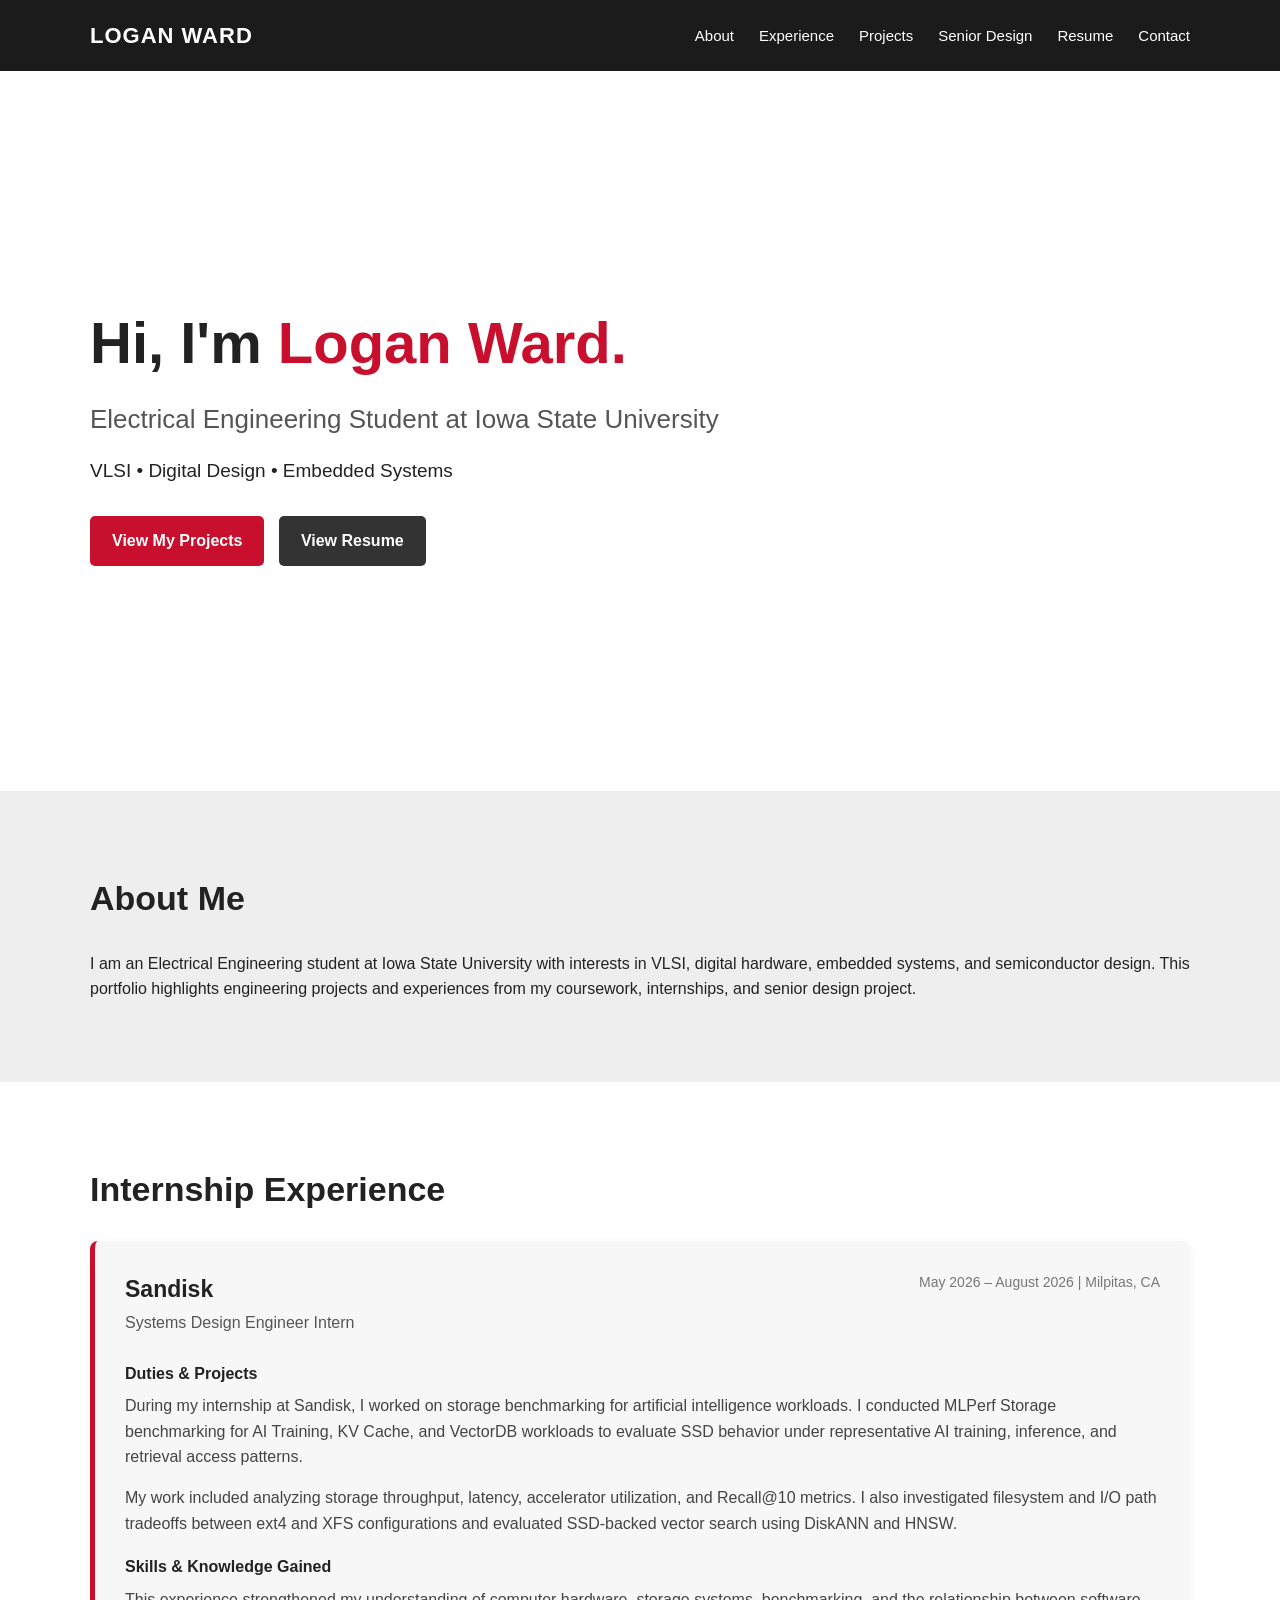
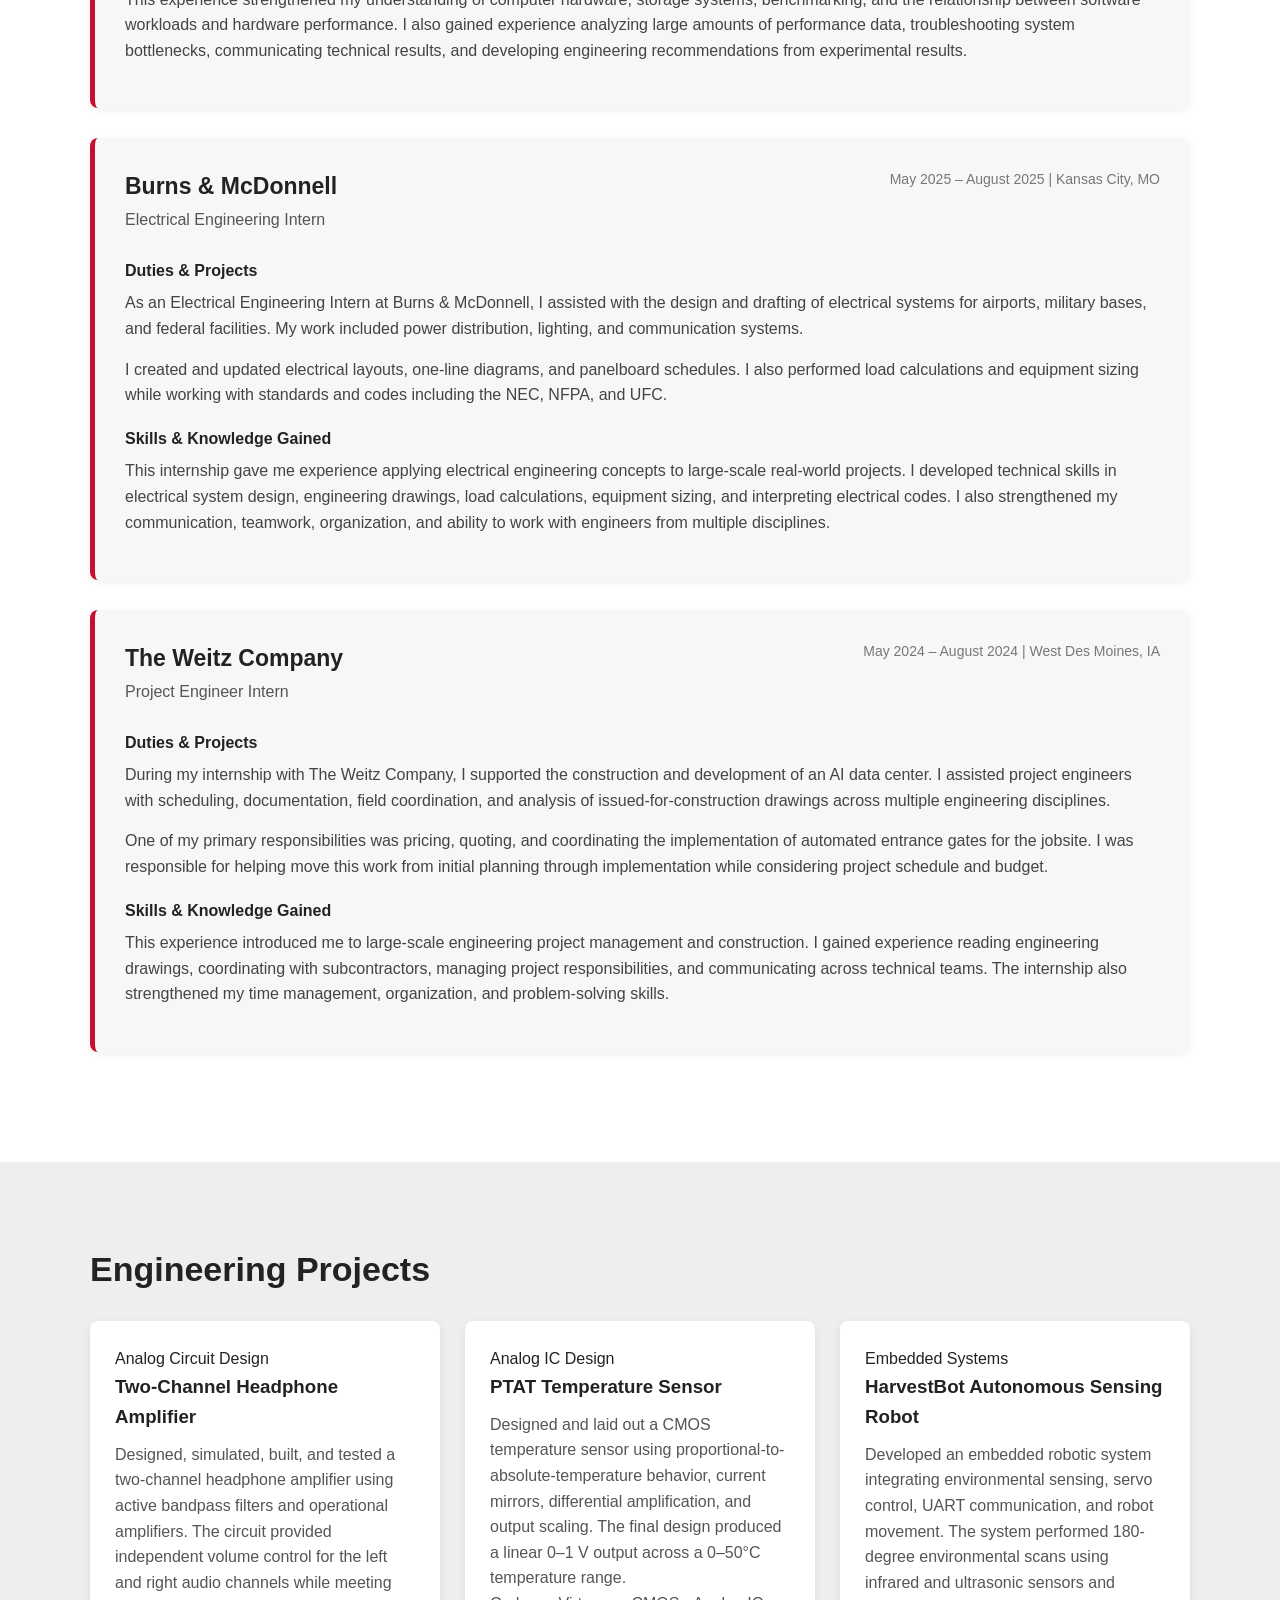
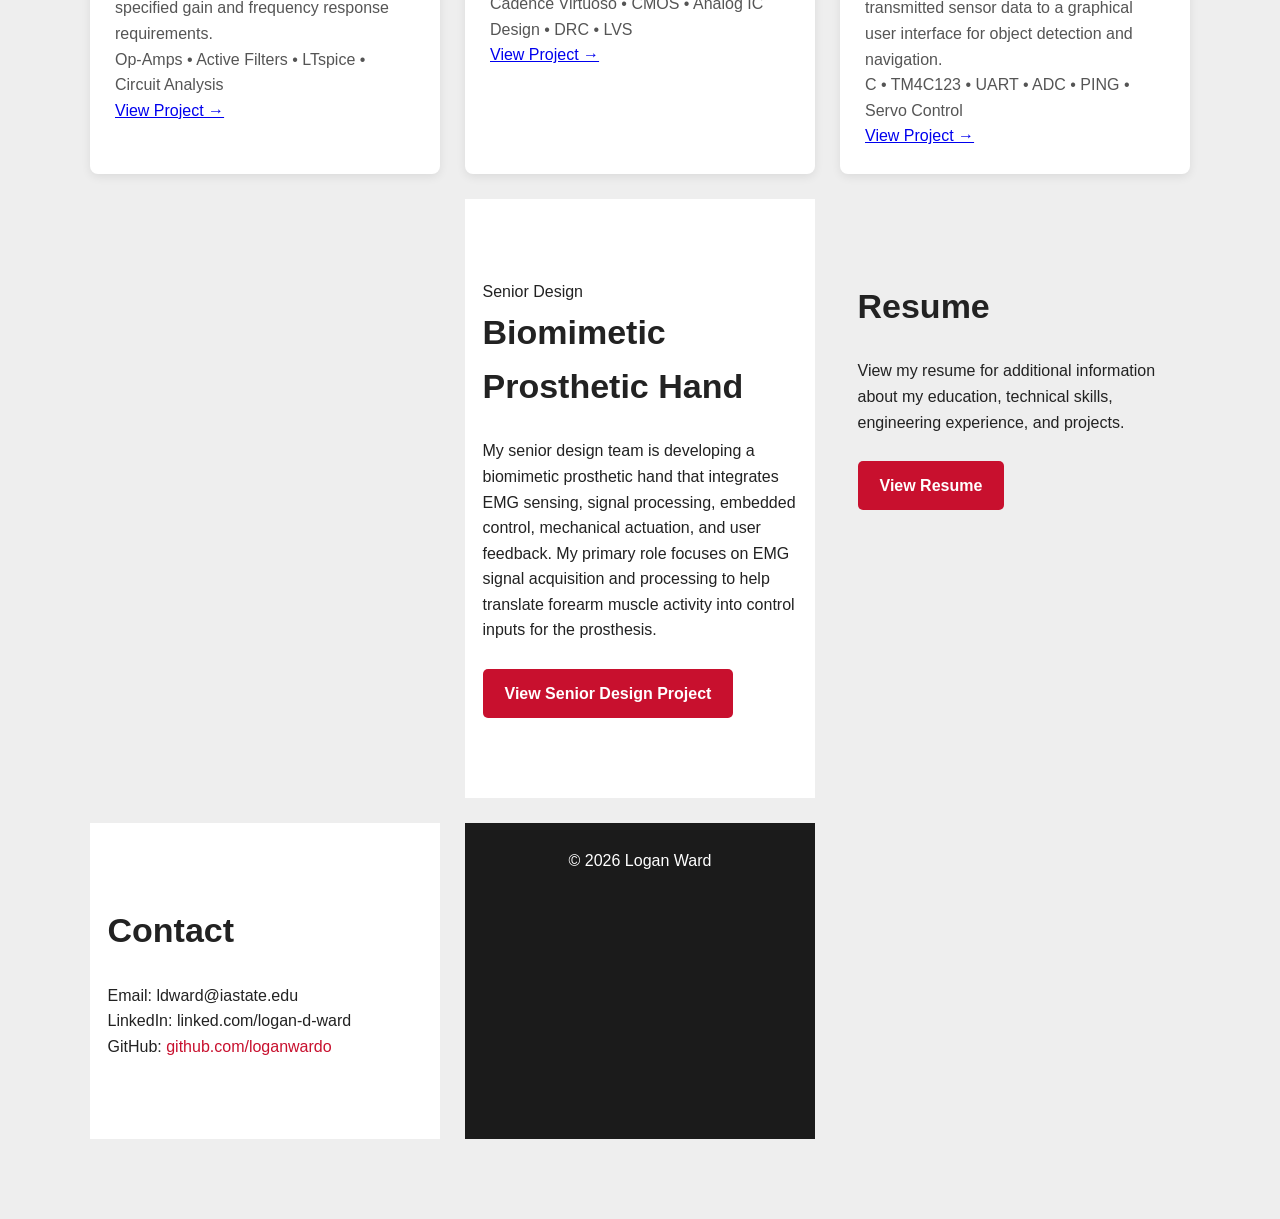
==== index.html @ 65400b7e "Update index.html" ====
<!DOCTYPE html>

<html lang="en">

<head>

    <meta charset="UTF-8">

    <meta name="viewport" content="width=device-width, initial-scale=1.0">

    <title>Logan Ward | Electrical Engineering</title>

    <link rel="stylesheet" href="style.css">

</head>

<body>


<!-- Navigation -->

<nav>

    <div class="container nav-container">

        <div class="logo">LOGAN WARD</div>

        <ul class="nav-links">

            <li><a href="#about">About</a></li>

            <li><a href="#experience">Experience</a></li>

            <li><a href="#projects">Projects</a></li>

            <li><a href="#senior-design">Senior Design</a></li>

            <li><a href="#resume">Resume</a></li>

            <li><a href="#contact">Contact</a></li>

        </ul>

    </div>

</nav>



<!-- Hero -->

<section class="hero">

    <div class="container">

        <h1>Hi, I'm <span class="highlight">Logan Ward.</span></h1>

        <h2>Electrical Engineering Student at Iowa State University</h2>

        <p>
            VLSI • Digital Design • Embedded Systems
        </p>

        <a href="#projects" class="button">View My Projects</a>

        <a href="#resume" class="button button-secondary">View Resume</a>

    </div>

</section>



<!-- About -->

<section id="about" class="section-gray">

    <div class="container">

        <h2>About Me</h2>

        <p>
            I am an Electrical Engineering student at Iowa State University
            with interests in VLSI, digital hardware, embedded systems, and
            semiconductor design. This portfolio highlights engineering
            projects and experiences from my coursework, internships, and
            senior design project.
        </p>

    </div>

</section>



<!-- Experience -->

<section id="experience" class="section-light">

    <div class="container">

        <h2>Internship Experience</h2>


        <!-- Sandisk -->
        <div class="experience-card">

            <div class="experience-header">
                <div>
                    <h3>Sandisk</h3>
                    <h4>Systems Design Engineer Intern</h4>
                </div>

                <span class="experience-date">
                    May 2026 – August 2026 | Milpitas, CA
                </span>
            </div>

            <h4>Duties & Projects</h4>

            <p>
                During my internship at Sandisk, I worked on storage
                benchmarking for artificial intelligence workloads. I
                conducted MLPerf Storage benchmarking for AI Training,
                KV Cache, and VectorDB workloads to evaluate SSD behavior
                under representative AI training, inference, and retrieval
                access patterns.
            </p>

            <p>
                My work included analyzing storage throughput, latency,
                accelerator utilization, and Recall@10 metrics. I also
                investigated filesystem and I/O path tradeoffs between
                ext4 and XFS configurations and evaluated SSD-backed vector
                search using DiskANN and HNSW.
            </p>

            <h4>Skills & Knowledge Gained</h4>

            <p>
                This experience strengthened my understanding of computer
                hardware, storage systems, benchmarking, and the relationship
                between software workloads and hardware performance. I also
                gained experience analyzing large amounts of performance data,
                troubleshooting system bottlenecks, communicating technical
                results, and developing engineering recommendations from
                experimental results.
            </p>

        </div>


        <!-- Burns & McDonnell -->
        <div class="experience-card">

            <div class="experience-header">
                <div>
                    <h3>Burns & McDonnell</h3>
                    <h4>Electrical Engineering Intern</h4>
                </div>

                <span class="experience-date">
                    May 2025 – August 2025 | Kansas City, MO
                </span>
            </div>

            <h4>Duties & Projects</h4>

            <p>
                As an Electrical Engineering Intern at Burns & McDonnell,
                I assisted with the design and drafting of electrical systems
                for airports, military bases, and federal facilities. My work
                included power distribution, lighting, and communication
                systems.
            </p>

            <p>
                I created and updated electrical layouts, one-line diagrams,
                and panelboard schedules. I also performed load calculations
                and equipment sizing while working with standards and codes
                including the NEC, NFPA, and UFC.
            </p>

            <h4>Skills & Knowledge Gained</h4>

            <p>
                This internship gave me experience applying electrical
                engineering concepts to large-scale real-world projects. I
                developed technical skills in electrical system design,
                engineering drawings, load calculations, equipment sizing,
                and interpreting electrical codes. I also strengthened my
                communication, teamwork, organization, and ability to work
                with engineers from multiple disciplines.
            </p>

        </div>


        <!-- Weitz -->
        <div class="experience-card">

            <div class="experience-header">
                <div>
                    <h3>The Weitz Company</h3>
                    <h4>Project Engineer Intern</h4>
                </div>

                <span class="experience-date">
                    May 2024 – August 2024 | West Des Moines, IA
                </span>
            </div>

            <h4>Duties & Projects</h4>

            <p>
                During my internship with The Weitz Company, I supported
                the construction and development of an AI data center. I
                assisted project engineers with scheduling, documentation,
                field coordination, and analysis of issued-for-construction
                drawings across multiple engineering disciplines.
            </p>

            <p>
                One of my primary responsibilities was pricing, quoting,
                and coordinating the implementation of automated entrance
                gates for the jobsite. I was responsible for helping move
                this work from initial planning through implementation while
                considering project schedule and budget.
            </p>

            <h4>Skills & Knowledge Gained</h4>

            <p>
                This experience introduced me to large-scale engineering
                project management and construction. I gained experience
                reading engineering drawings, coordinating with
                subcontractors, managing project responsibilities, and
                communicating across technical teams. The internship also
                strengthened my time management, organization, and
                problem-solving skills.
            </p>

        </div>

    </div>

</section>

<!-- Projects -->

<section id="projects" class="section-gray">

    <div class="container">

        <h2>Engineering Projects</h2>

        <div class="project-grid">


            <!-- Headphone Amplifier -->
<div class="project-card">

    <div class="project-tag">Analog Circuit Design</div>

    <h3>Two-Channel Headphone Amplifier</h3>

    <p>
        Designed, simulated, built, and tested a two-channel
        headphone amplifier using active bandpass filters and
        operational amplifiers. The circuit provided independent
        volume control for the left and right audio channels while
        meeting specified gain and frequency response requirements.
    </p>

    <p class="project-tools">
        Op-Amps • Active Filters • LTspice • Circuit Analysis
    </p>

    <a href="projects/headphone-amplifier.html" class="project-link">
        View Project →
    </a>

</div>


           <!-- PTAT Temperature Sensor -->
<div class="project-card">

    <div class="project-tag">Analog IC Design</div>

    <h3>PTAT Temperature Sensor</h3>

    <p>
        Designed and laid out a CMOS temperature sensor using
        proportional-to-absolute-temperature behavior, current mirrors,
        differential amplification, and output scaling. The final design
        produced a linear 0–1 V output across a 0–50°C temperature range.
    </p>

    <p class="project-tools">
        Cadence Virtuoso • CMOS • Analog IC Design • DRC • LVS
    </p>

    <a href="projects/temperature-sensor.html" class="project-link">
        View Project →
    </a>

</div>


            <!-- HarvestBot -->
<div class="project-card">

    <div class="project-tag">Embedded Systems</div>

    <h3>HarvestBot Autonomous Sensing Robot</h3>

    <p>
        Developed an embedded robotic system integrating environmental
        sensing, servo control, UART communication, and robot movement.
        The system performed 180-degree environmental scans using infrared
        and ultrasonic sensors and transmitted sensor data to a graphical
        user interface for object detection and navigation.
    </p>

    <p class="project-tools">
        C • TM4C123 • UART • ADC • PING • Servo Control
    </p>

    <a href="projects/embedded.html" class="project-link">
        View Project →
    </a>

</div>

<section></section>

<!-- Senior Design -->

<!-- Senior Design -->

<section id="senior-design" class="section-light">

    <div class="container">

        <div class="project-tag">Senior Design</div>

        <h2>Biomimetic Prosthetic Hand</h2>

        <p>
            My senior design team is developing a biomimetic prosthetic hand
            that integrates EMG sensing, signal processing, embedded control,
            mechanical actuation, and user feedback. My primary role focuses
            on EMG signal acquisition and processing to help translate
            forearm muscle activity into control inputs for the prosthesis.
        </p>

        <br>

        <a href="senior-design.html" class="button">
            View Senior Design Project
        </a>

    </div>

</section>



<!-- Resume -->

<section id="resume" class="section-gray">

    <div class="container">

        <h2>Resume</h2>

        <p>
            View my resume for additional information about my education,
            technical skills, engineering experience, and projects.
        </p>

        <br>

        <a href="resume.pdf" class="button" target="_blank">
            View Resume
        </a>

    </div>

</section>



<!-- Contact -->

<section id="contact" class="section-light">

    <div class="container contact">

        <h2>Contact</h2>

        <p>
            Email: ldward@iastate.edu
        </p>

        <p>
            LinkedIn: linked.com/logan-d-ward
        </p>

        <p>
            GitHub:
            <a href="https://github.com/loganwardo" target="_blank">
                github.com/loganwardo
            </a>
        </p>

    </div>

</section>



<!-- Footer -->

<footer>

    <p>© 2026 Logan Ward</p>

</footer>


</body>

</html>
---- style.css ----
/* ---------- General ---------- */

* {
    margin: 0;
    padding: 0;
    box-sizing: border-box;
}

html {
    scroll-behavior: smooth;
}

body {
    font-family: Arial, Helvetica, sans-serif;
    background-color: #f7f7f7;
    color: #222;
    line-height: 1.6;
}

.container {
    width: 90%;
    max-width: 1100px;
    margin: auto;
}


/* ---------- Navigation ---------- */

nav {
    background-color: #1b1b1b;
    color: white;
    padding: 18px 0;
    position: sticky;
    top: 0;
    z-index: 1000;
}

.nav-container {
    display: flex;
    justify-content: space-between;
    align-items: center;
}

.logo {
    font-size: 22px;
    font-weight: bold;
    letter-spacing: 1px;
}

.nav-links {
    list-style: none;
    display: flex;
    gap: 25px;
}

.nav-links a {
    color: white;
    text-decoration: none;
    font-size: 15px;
}

.nav-links a:hover {
    color: #c8102e;
}


/* ---------- Hero ---------- */

.hero {
    min-height: 80vh;
    display: flex;
    align-items: center;
    background-color: white;
}

.hero h1 {
    font-size: 58px;
    margin-bottom: 10px;
}

.hero h2 {
    font-size: 26px;
    font-weight: normal;
    color: #555;
    margin-bottom: 15px;
}

.hero p {
    font-size: 19px;
    margin-bottom: 30px;
}

.highlight {
    color: #c8102e;
}

.button {
    display: inline-block;
    padding: 12px 22px;
    margin-right: 10px;
    background-color: #c8102e;
    color: white;
    text-decoration: none;
    border-radius: 5px;
    font-weight: bold;
}

.button:hover {
    background-color: #9b0b23;
}

.button-secondary {
    background-color: #333;
}

.button-secondary:hover {
    background-color: #111;
}


/* ---------- Sections ---------- */

section {
    padding: 80px 0;
}

section h2 {
    font-size: 34px;
    margin-bottom: 25px;
}

.section-light {
    background-color: white;
}

.section-gray {
    background-color: #eeeeee;
}


/* ---------- Projects ---------- */

.project-grid {
    display: grid;
    grid-template-columns: repeat(auto-fit, minmax(280px, 1fr));
    gap: 25px;
}

.project-card {
    background-color: white;
    padding: 25px;
    border-radius: 8px;
    box-shadow: 0 3px 10px rgba(0,0,0,0.08);
}

.project-card h3 {
    margin-bottom: 10px;
}

.project-card p {
    color: #555;
}



/* ---------- Experience ---------- */

.experience-card {
    background-color: #f7f7f7;
    padding: 30px;
    margin-bottom: 30px;
    border-radius: 8px;
    border-left: 5px solid #c8102e;
    box-shadow: 0 3px 10px rgba(0,0,0,0.06);
}

.experience-header {
    display: flex;
    justify-content: space-between;
    align-items: flex-start;
    gap: 20px;
    margin-bottom: 25px;
}

.experience-card h3 {
    font-size: 23px;
    margin-bottom: 2px;
}

.experience-card h4 {
    margin-top: 18px;
    margin-bottom: 7px;
}

.experience-header h4 {
    margin: 0;
    color: #555;
    font-weight: normal;
}

.experience-card p {
    margin-bottom: 15px;
    color: #444;
}

.experience-date {
    color: #777;
    font-size: 14px;
    text-align: right;
    white-space: nowrap;
}

@media (max-width: 700px) {

    .experience-header {
        flex-direction: column;
        gap: 5px;
    }

    .experience-date {
        text-align: left;
        white-space: normal;
    }
}

/* ---------- Contact ---------- */

.contact a {
    color: #c8102e;
    text-decoration: none;
}

.contact a:hover {
    text-decoration: underline;
}


/* ---------- Footer ---------- */

footer {
    background-color: #1b1b1b;
    color: white;
    text-align: center;
    padding: 25px;
}


/* ---------- Mobile ---------- */

@media (max-width: 700px) {

    .nav-container {
        flex-direction: column;
        gap: 10px;
    }

    .nav-links {
        gap: 12px;
        flex-wrap: wrap;
        justify-content: center;
    }

    .hero h1 {
        font-size: 42px;
    }

    .hero h2 {
        font-size: 21px;
    }
}

/* ---------- Individual Project Pages ---------- */

.project-hero {
    background-color: #1b1b1b;
    color: white;
    padding: 70px 0;
}

.project-hero h1 {
    font-size: 45px;
    margin: 10px 0;
}

.project-hero .project-tools {
    color: #cccccc !important;
}

.project-subtitle {
    font-size: 20px;
    color: #cccccc;
    margin-bottom: 10px;
}

.back-link {
    display: inline-block;
    color: #cccccc;
    text-decoration: none;
    margin-bottom: 30px;
}

.back-link:hover {
    color: white;
}

.project-page {
    background-color: white;
}

.project-content {
    max-width: 850px;
}

.project-content h2 {
    margin-top: 45px;
    margin-bottom: 15px;
    font-size: 27px;
    border-bottom: 2px solid #c8102e;
    padding-bottom: 8px;
}

.project-content h2:first-child {
    margin-top: 0;
}

.project-content p {
    margin-bottom: 18px;
}

.project-content ul {
    margin-left: 25px;
    margin-bottom: 25px;
}

.project-content li {
    margin-bottom: 7px;
}


/* Results Table */

.results-table {
    overflow-x: auto;
    margin: 25px 0 30px 0;
}

.results-table table {
    width: 100%;
    border-collapse: collapse;
}

.results-table th,
.results-table td {
    padding: 14px;
    text-align: left;
    border-bottom: 1px solid #ddd;
}

.results-table th {
    background-color: #1b1b1b;
    color: white;
}

.results-table tr:hover {
    background-color: #f5f5f5;
}


/* Project Page Mobile */

@media (max-width: 700px) {

    .project-hero h1 {
        font-size: 34px;
    }

}
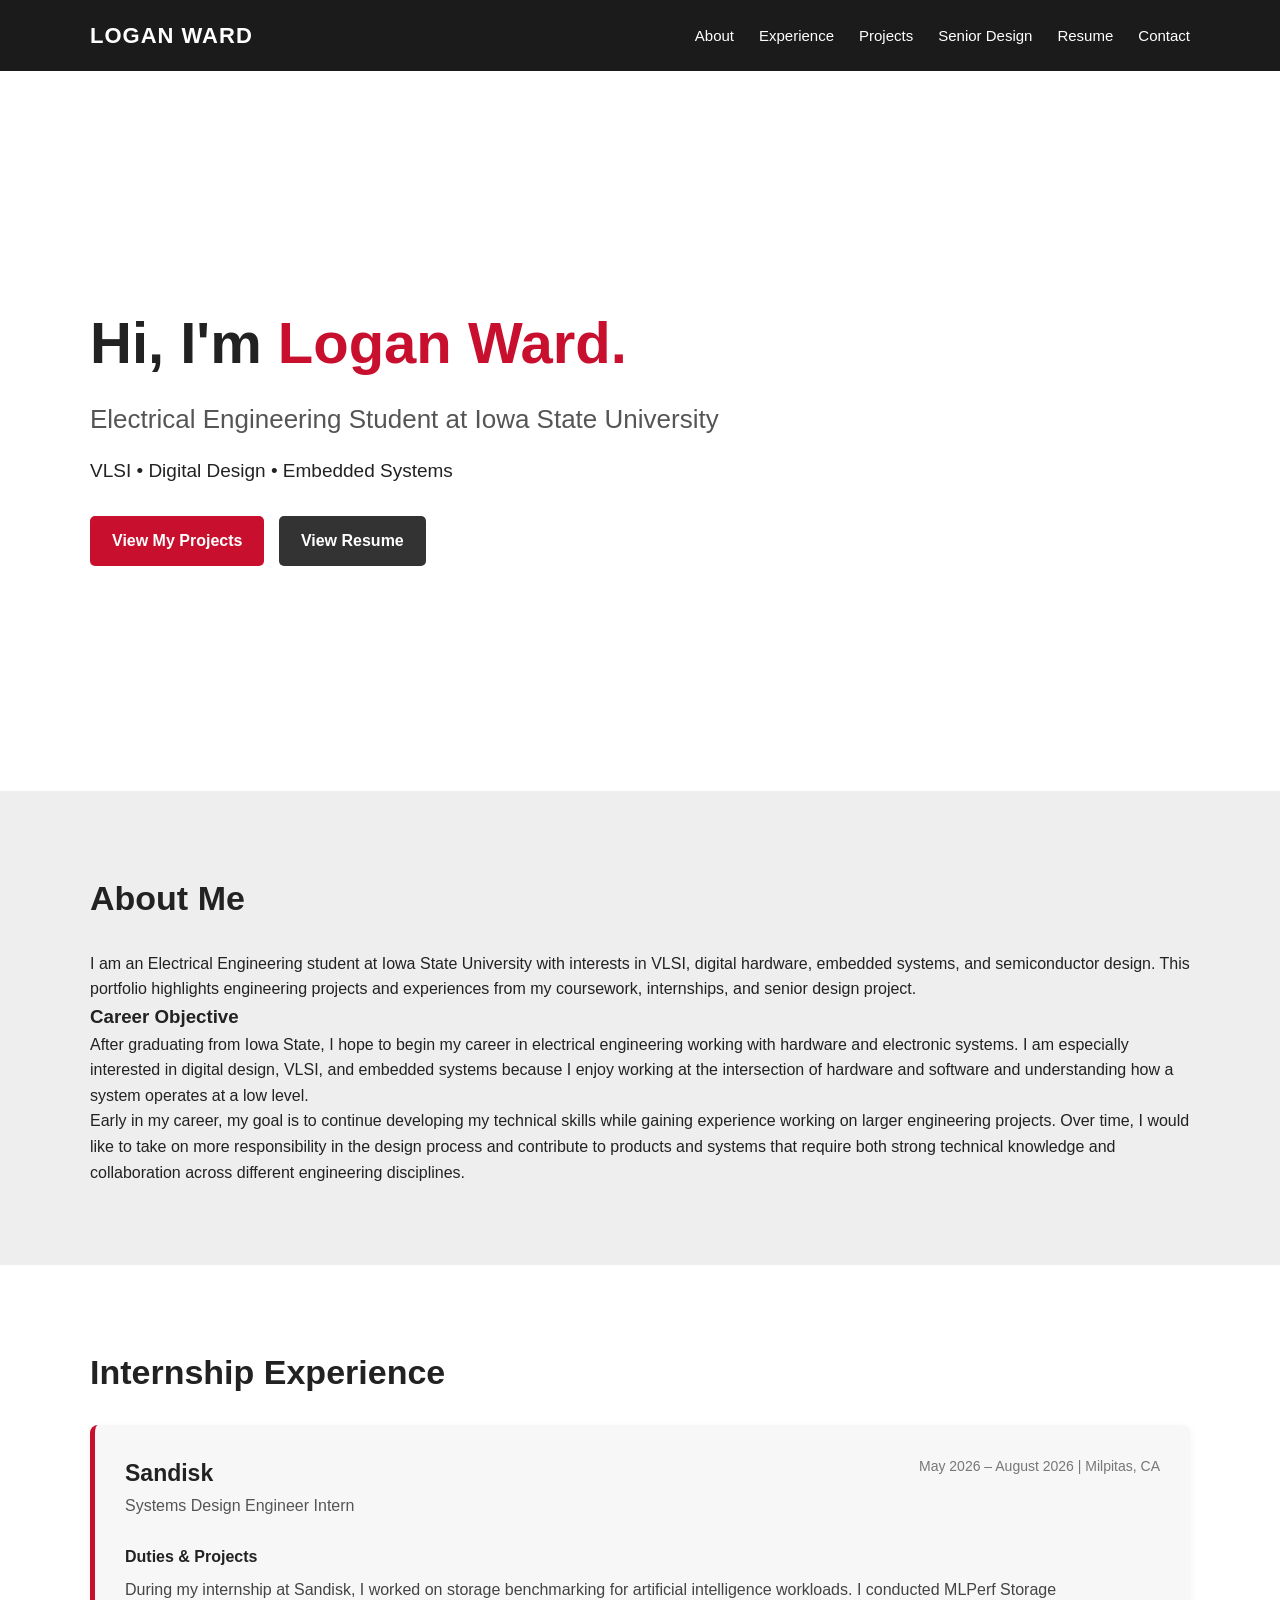
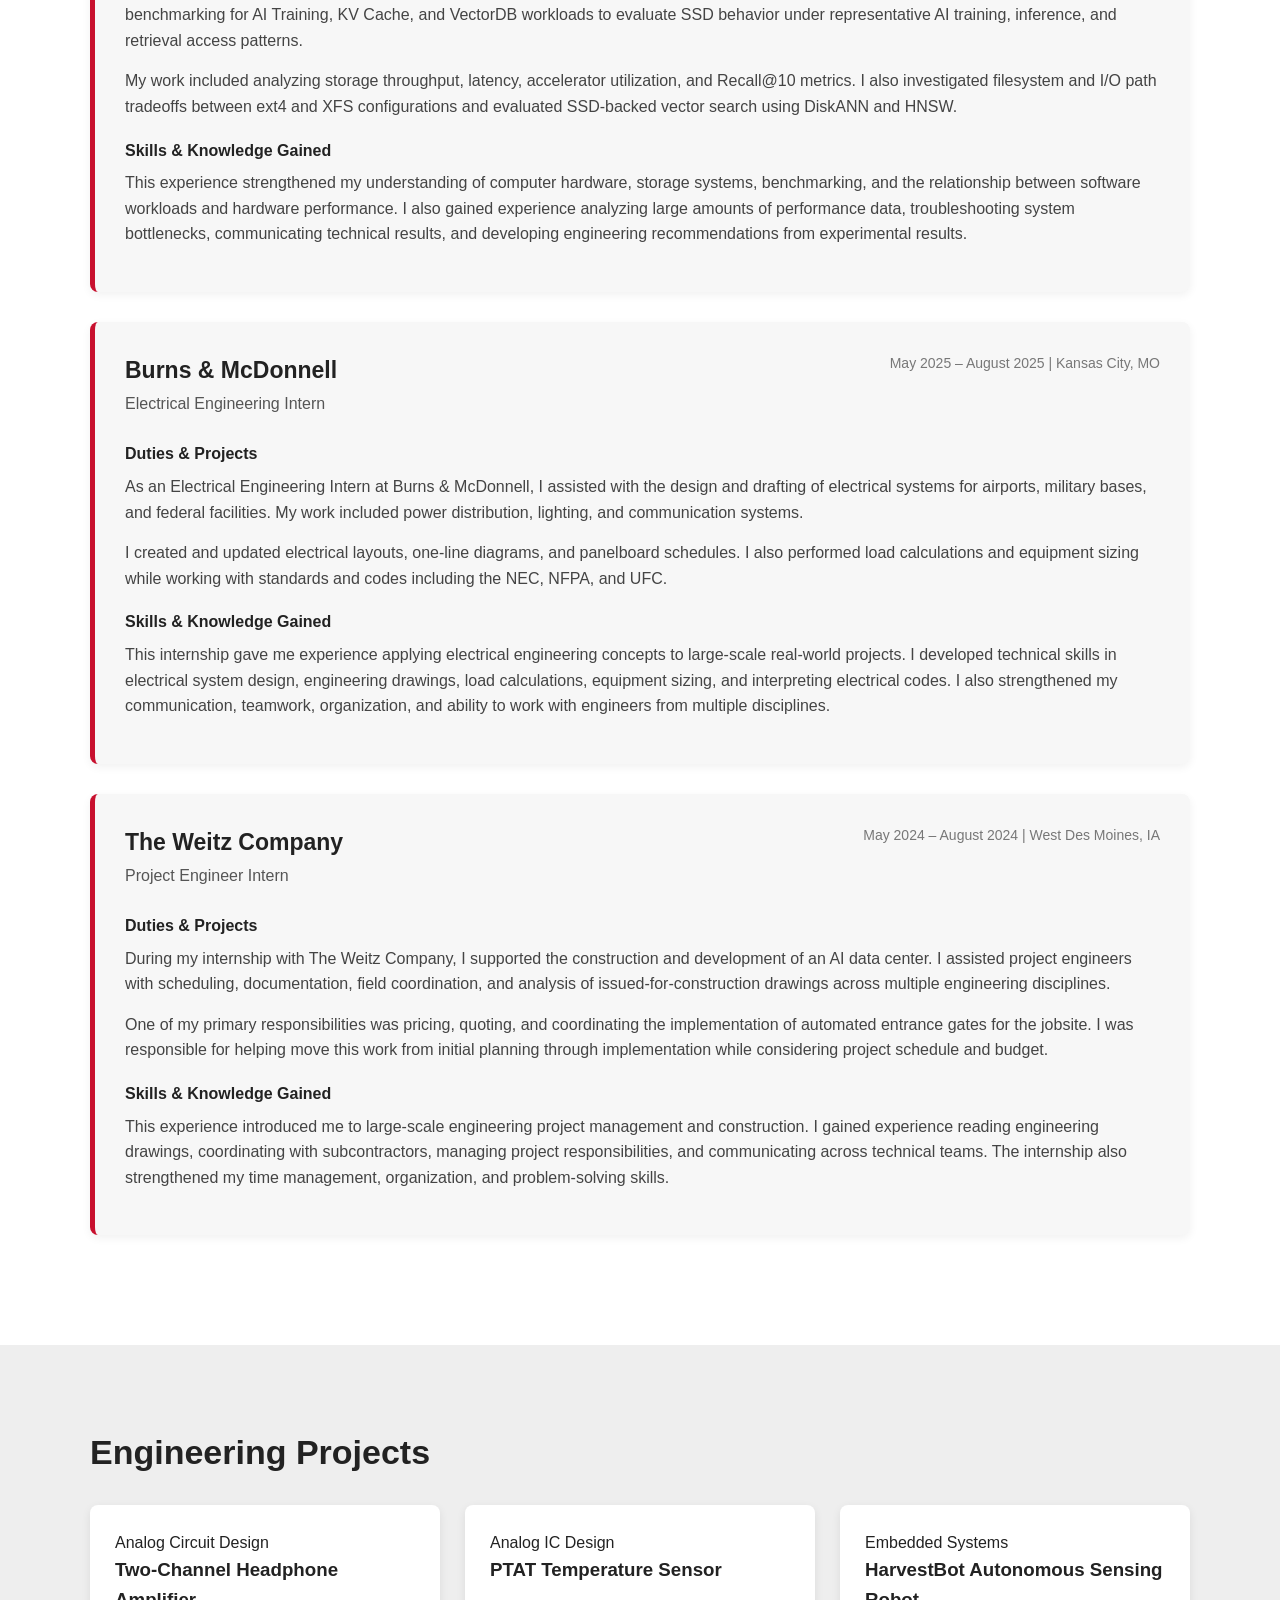
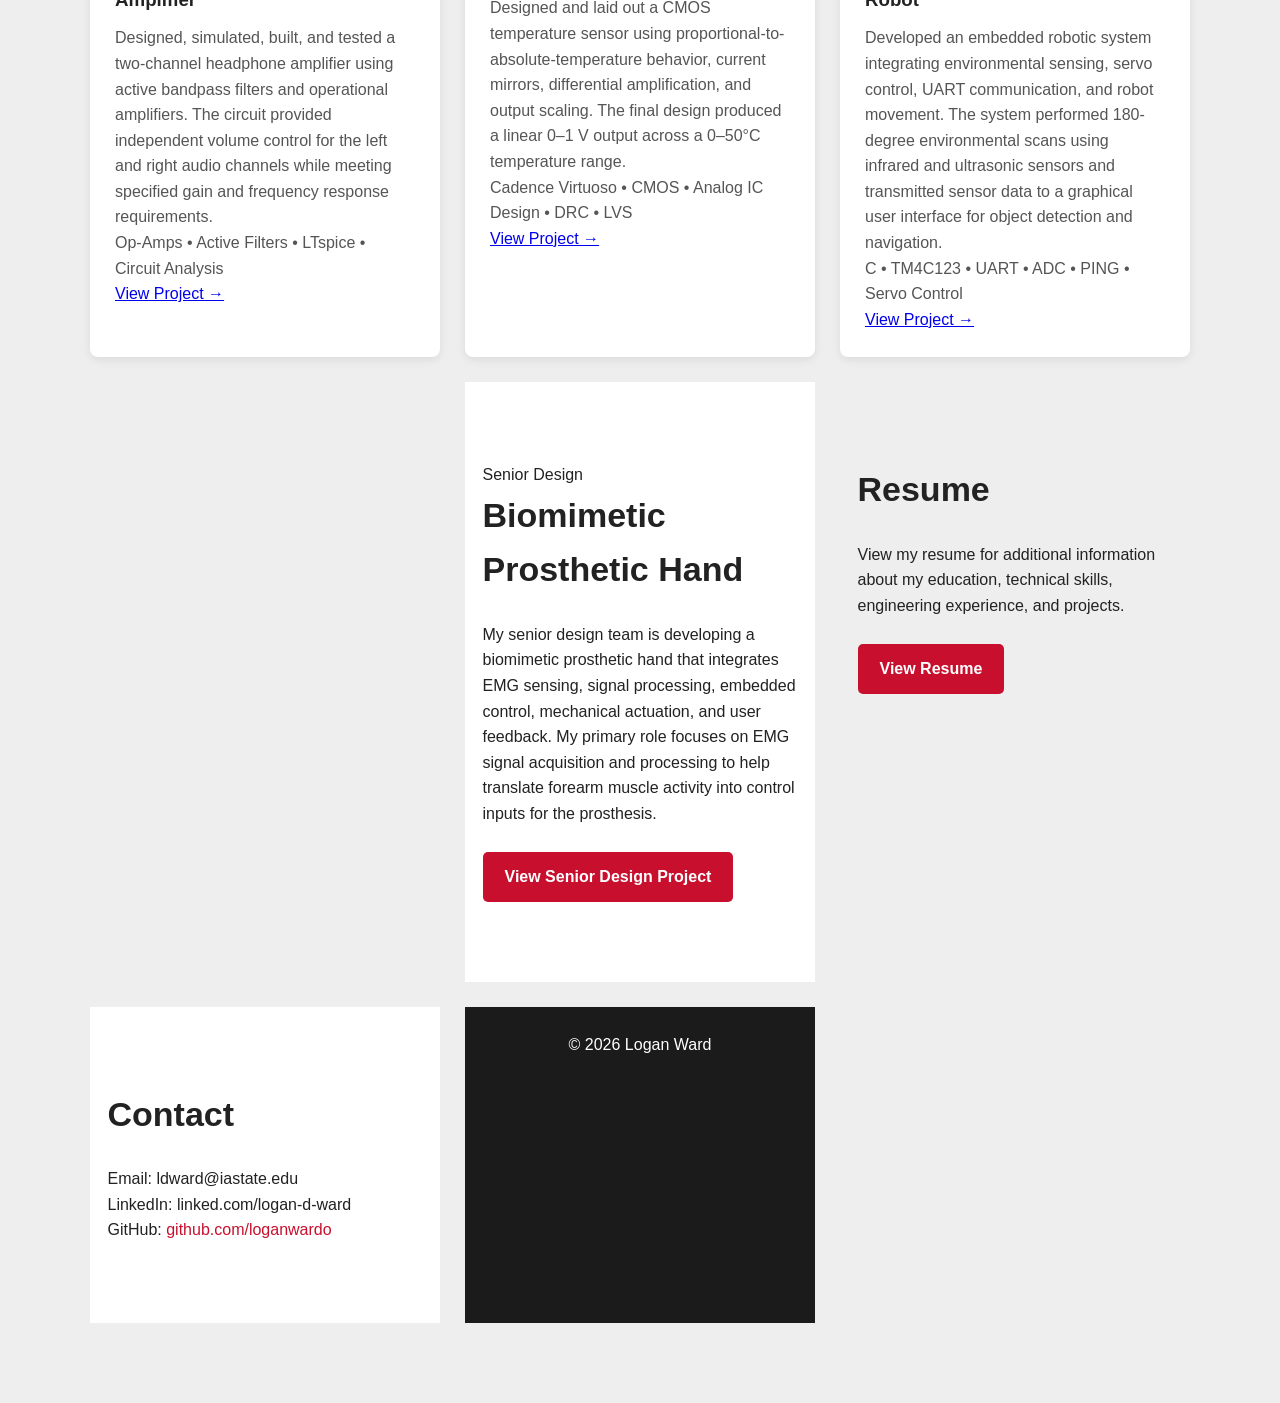
==== commit bf6b078d: "Update index.html" ====
--- a/index.html
+++ b/index.html
@@ -88,9 +88,30 @@
             senior design project.
         </p>
 
-    </div>
-
-</section>
+        <h3>Career Objective</h3>
+
+        <p>
+            After graduating from Iowa State, I hope to begin my career in electrical
+            engineering working with hardware and electronic systems. I am especially
+            interested in digital design, VLSI, and embedded systems because I enjoy
+            working at the intersection of hardware and software and understanding how
+            a system operates at a low level.
+        </p>
+
+        <p>
+            Early in my career, my goal is to continue developing my technical skills
+            while gaining experience working on larger engineering projects. Over
+            time, I would like to take on more responsibility in the design process
+            and contribute to products and systems that require both strong technical
+            knowledge and collaboration across different engineering disciplines.
+        </p>
+
+    </div>
+
+</section>
+
+
+
 
 
 
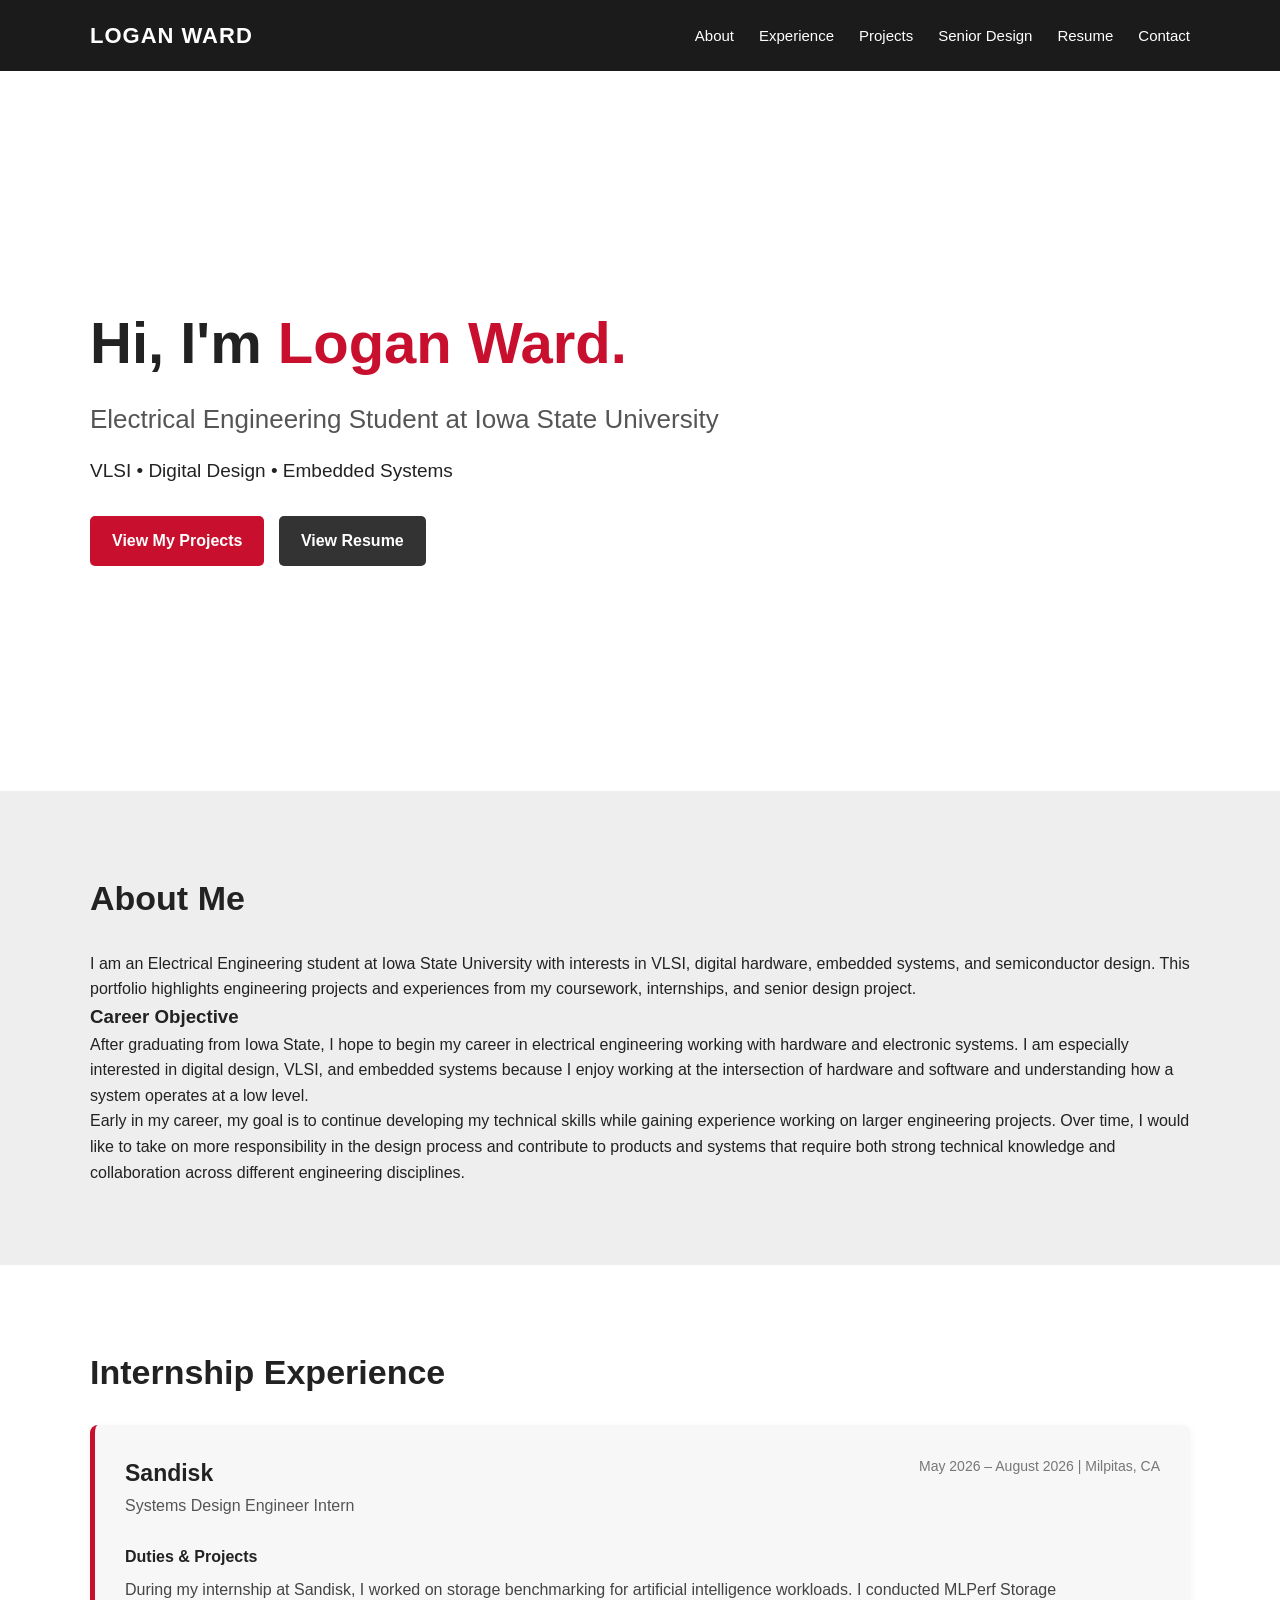
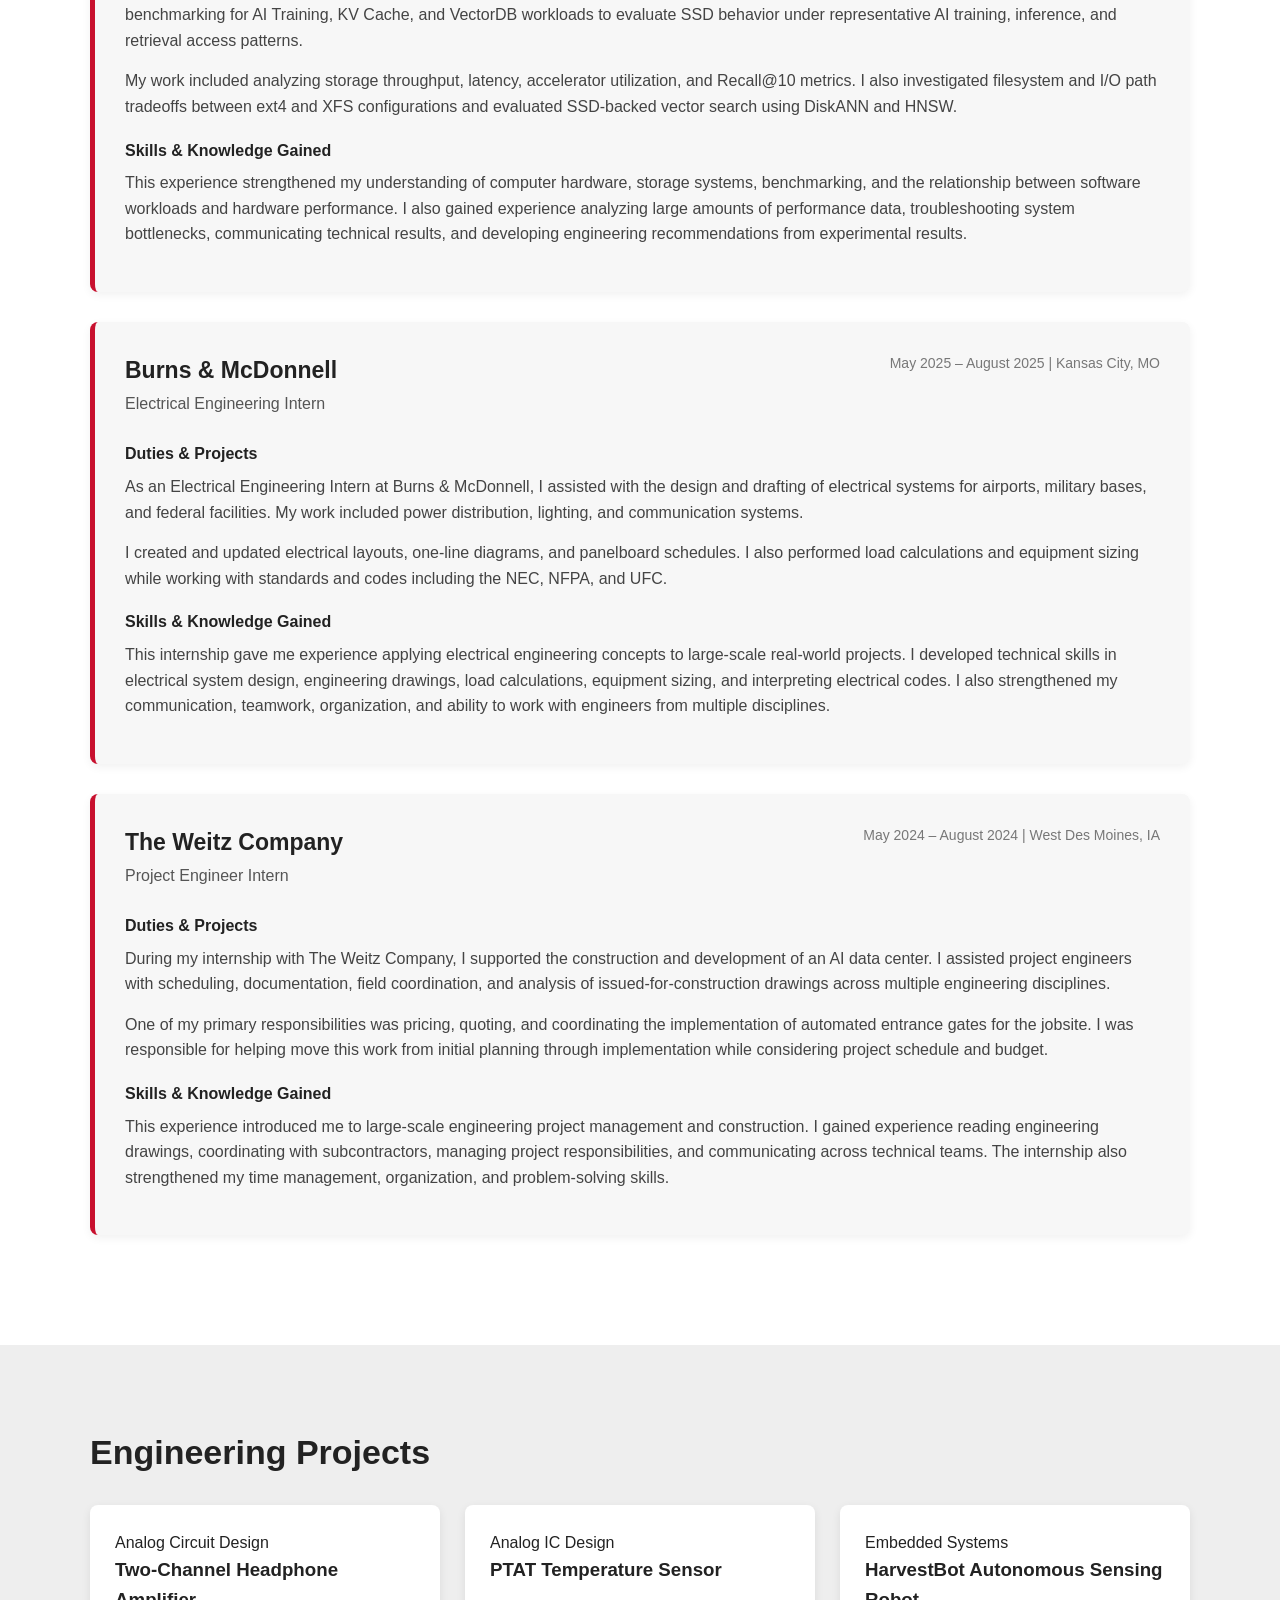
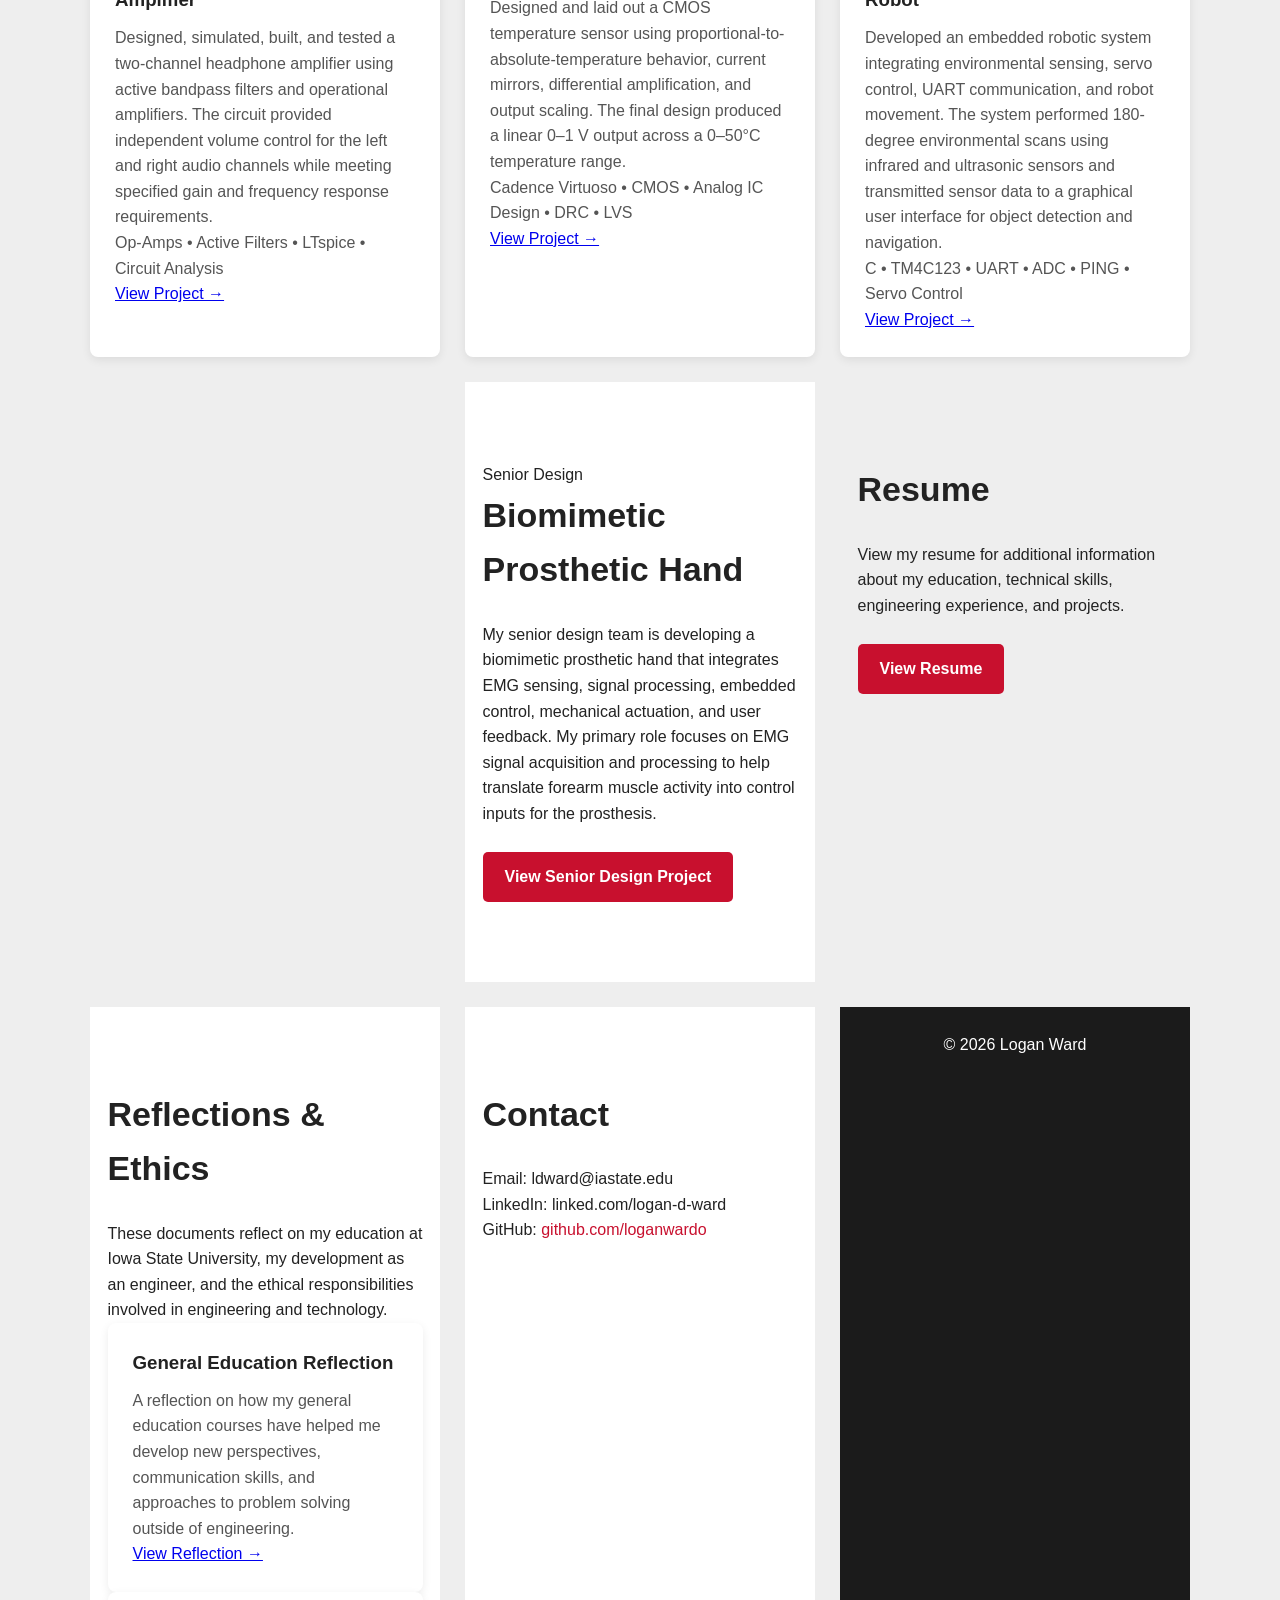
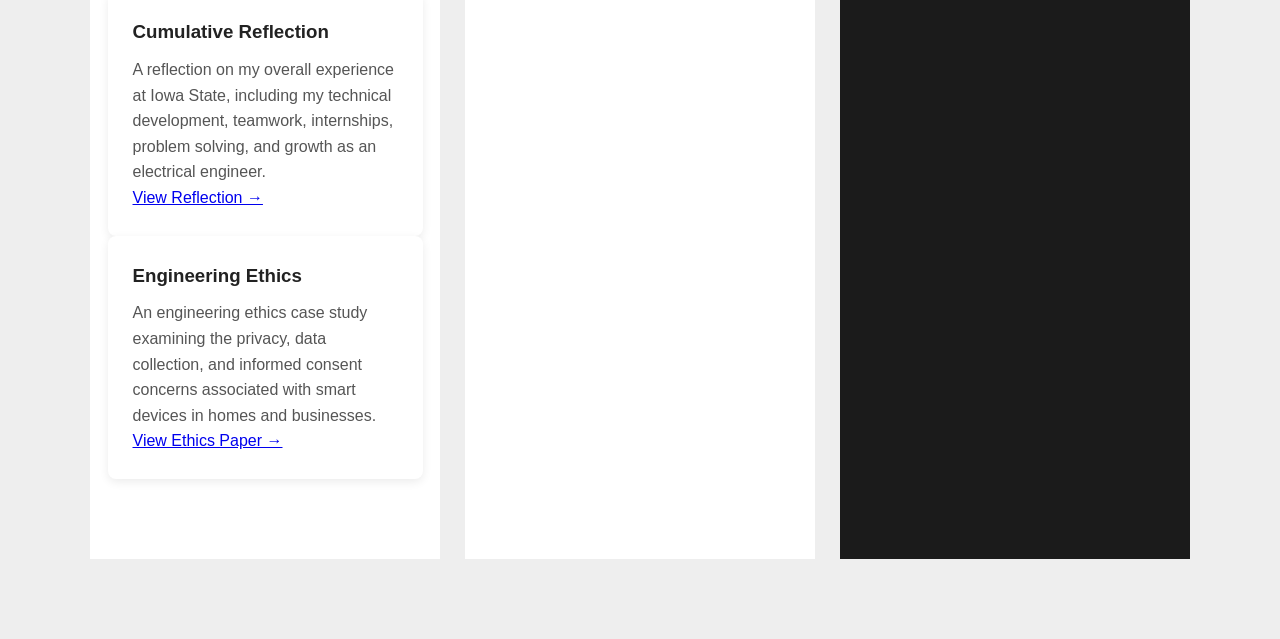
==== commit 040e760a: "Update index.html" ====
--- a/index.html
+++ b/index.html
@@ -413,6 +413,72 @@
 </section>
 
 
+<!-- Reflections and Ethics -->
+<section id="reflections" class="section-light">
+    <div class="container">
+
+        <h2>Reflections & Ethics</h2>
+
+        <p>
+            These documents reflect on my education at Iowa State University,
+            my development as an engineer, and the ethical responsibilities
+            involved in engineering and technology.
+        </p>
+
+        <div class="projects-grid">
+
+            <div class="project-card">
+                <h3>General Education Reflection</h3>
+
+                <p>
+                    A reflection on how my general education courses have
+                    helped me develop new perspectives, communication skills,
+                    and approaches to problem solving outside of engineering.
+                </p>
+
+                <a href="general-education-reflection.pdf"
+                   class="project-link"
+                   target="_blank">
+                    View Reflection →
+                </a>
+            </div>
+
+            <div class="project-card">
+                <h3>Cumulative Reflection</h3>
+
+                <p>
+                    A reflection on my overall experience at Iowa State,
+                    including my technical development, teamwork, internships,
+                    problem solving, and growth as an electrical engineer.
+                </p>
+
+                <a href="cumulative-reflection.pdf"
+                   class="project-link"
+                   target="_blank">
+                    View Reflection →
+                </a>
+            </div>
+
+            <div class="project-card">
+                <h3>Engineering Ethics</h3>
+
+                <p>
+                    An engineering ethics case study examining the privacy,
+                    data collection, and informed consent concerns associated
+                    with smart devices in homes and businesses.
+                </p>
+
+                <a href="ethics-case-study.pdf"
+                   class="project-link"
+                   target="_blank">
+                    View Ethics Paper →
+                </a>
+            </div>
+
+        </div>
+
+    </div>
+</section>
 
 <!-- Contact -->
 
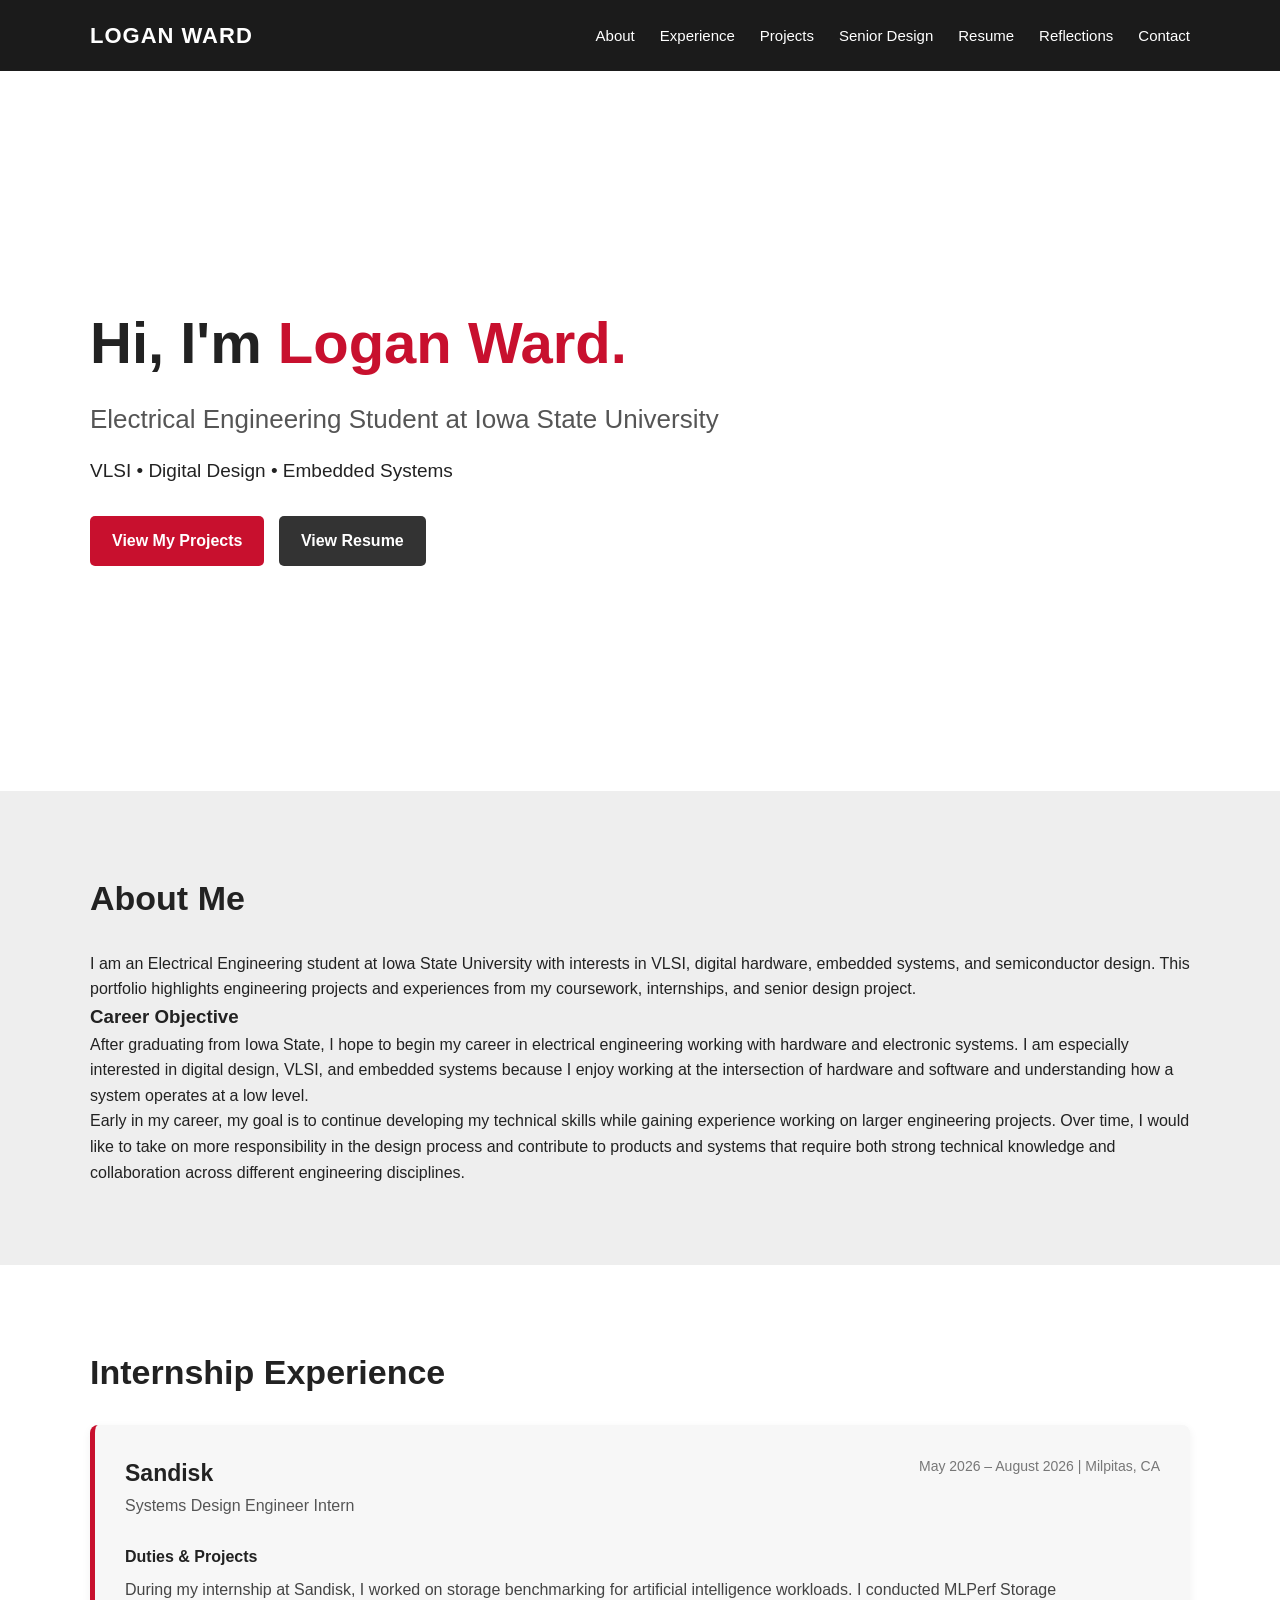
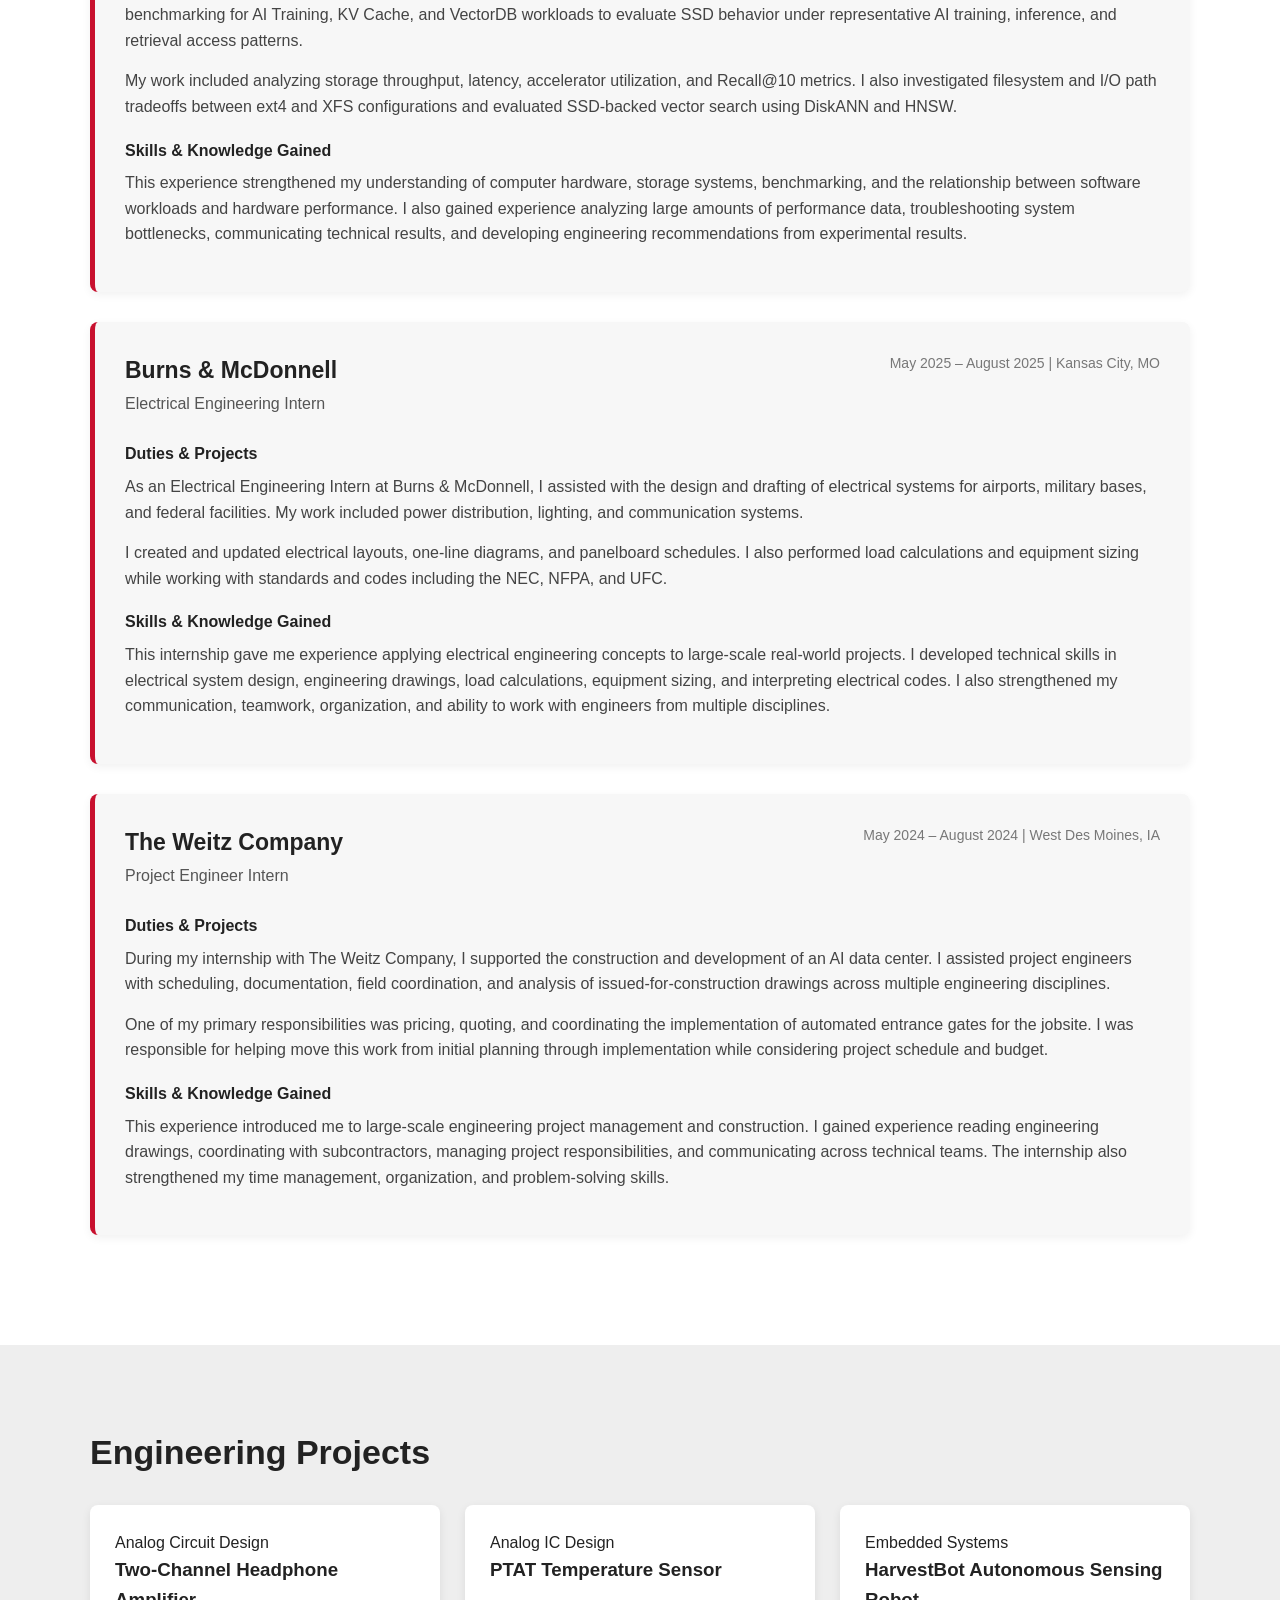
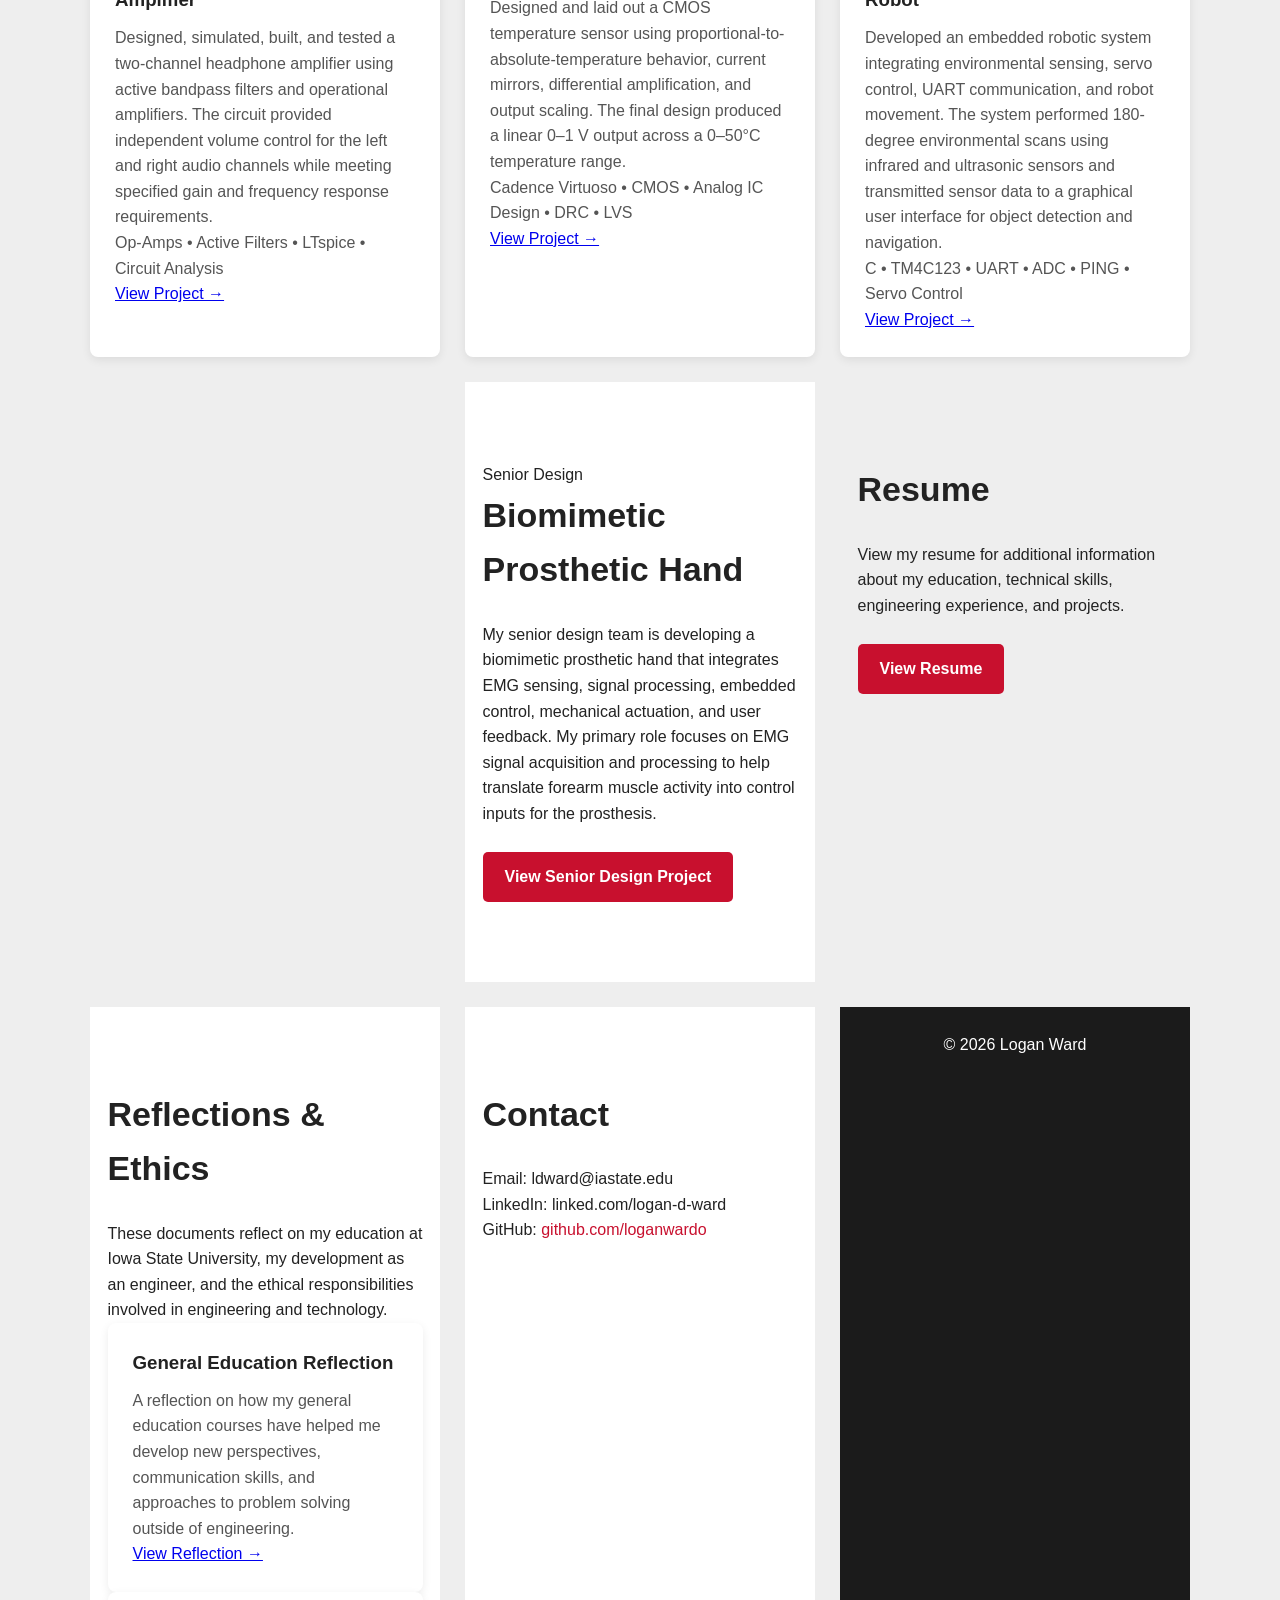
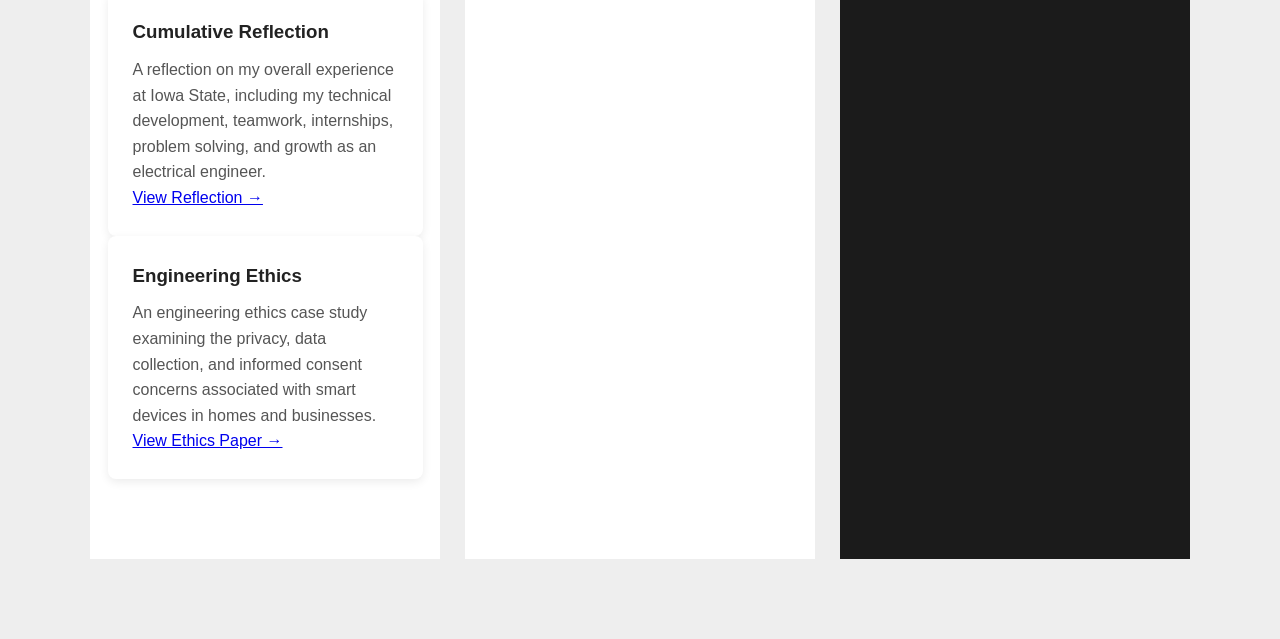
==== commit 0340d1be: "Update index.html" ====
--- a/index.html
+++ b/index.html
@@ -37,6 +37,8 @@
             <li><a href="#senior-design">Senior Design</a></li>
 
             <li><a href="#resume">Resume</a></li>
+            
+            <li><a href="#reflections">Reflections</a>
 
             <li><a href="#contact">Contact</a></li>
 
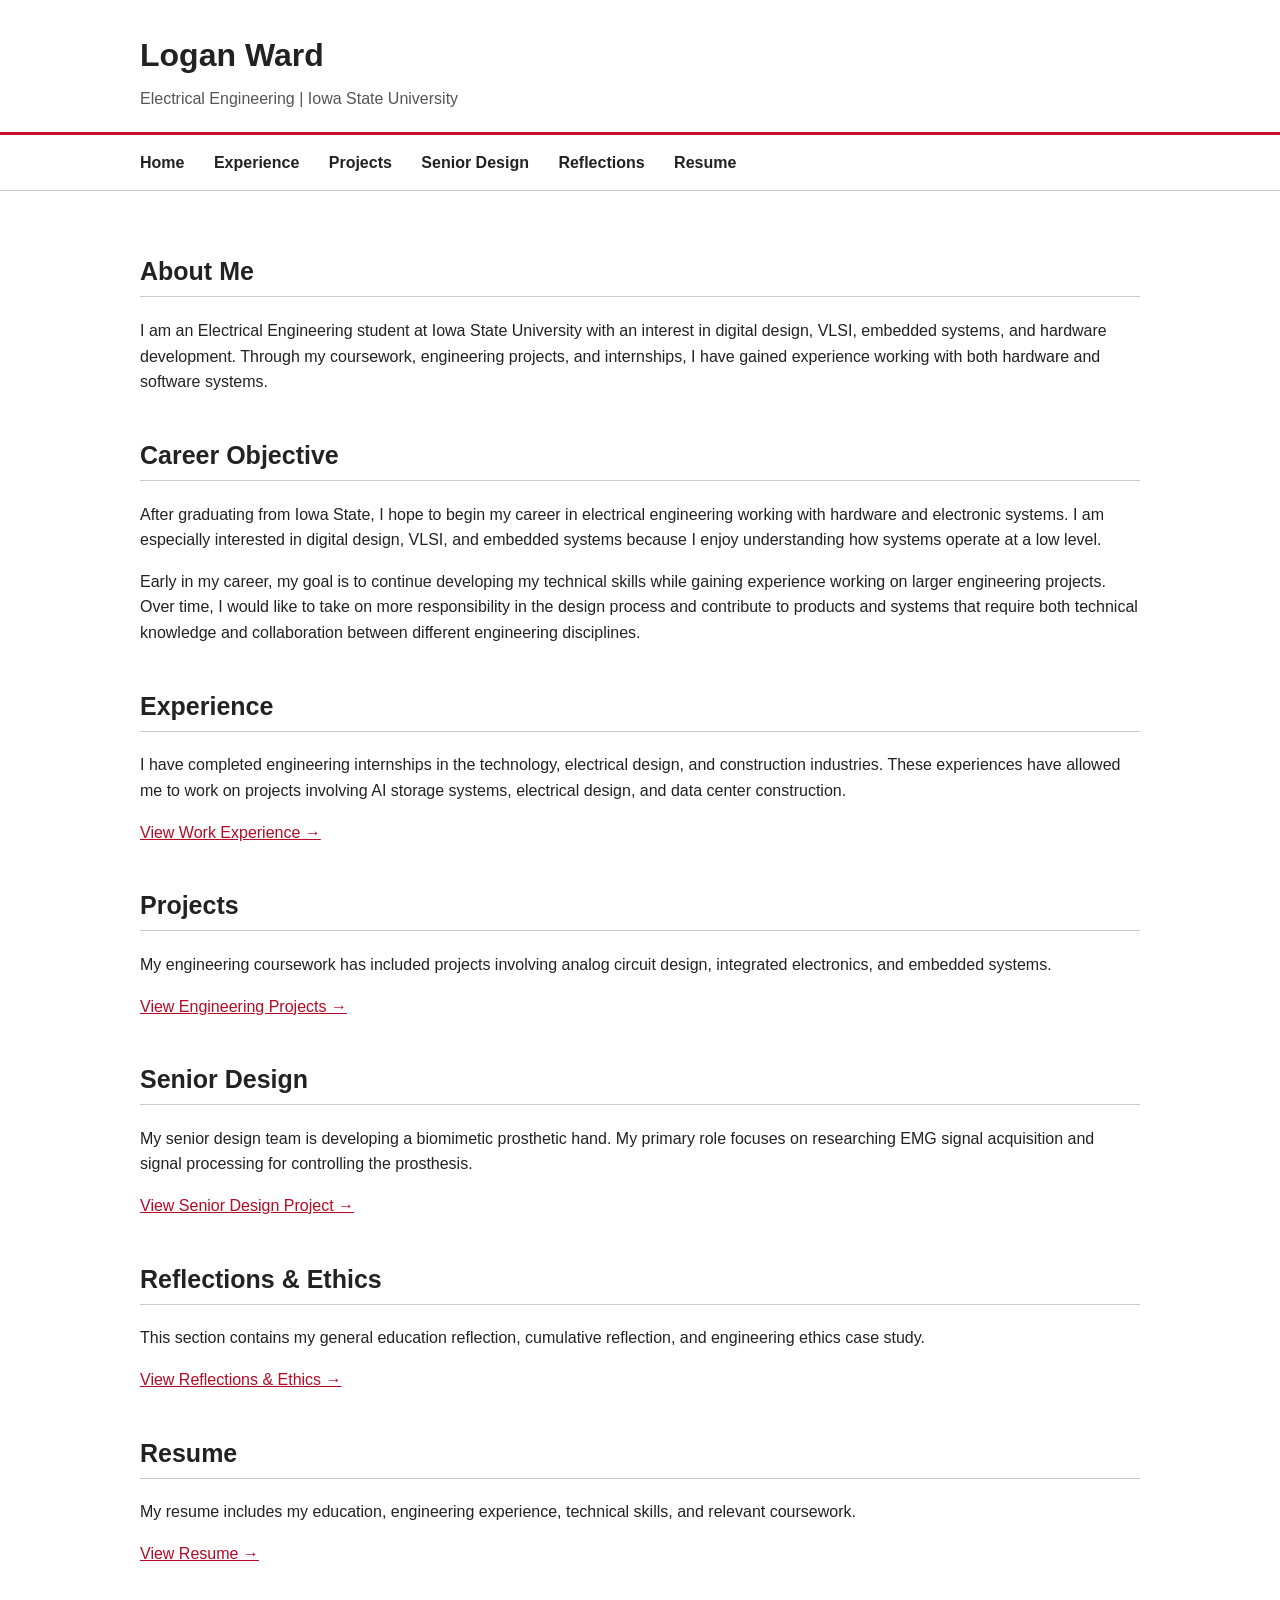
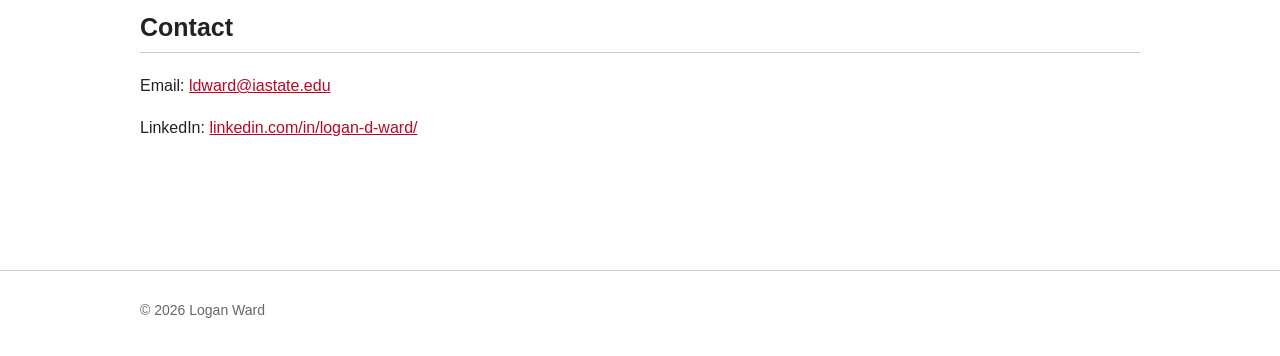
==== commit e2ca946d: "Update index.html" ====
--- a/index.html
+++ b/index.html
@@ -1,524 +1,160 @@
-
 <!DOCTYPE html>
-
 <html lang="en">
 
 <head>
-
     <meta charset="UTF-8">
-
     <meta name="viewport" content="width=device-width, initial-scale=1.0">
-
     <title>Logan Ward | Electrical Engineering</title>
-
     <link rel="stylesheet" href="style.css">
-
 </head>
 
 <body>
 
+    <header>
+        <div class="container">
+            <h1>Logan Ward</h1>
+            <p>Electrical Engineering | Iowa State University</p>
+        </div>
+    </header>
 
-<!-- Navigation -->
+    <nav>
+        <div class="container">
+            <a href="index.html">Home</a>
+            <a href="experience.html">Experience</a>
+            <a href="projects.html">Projects</a>
+            <a href="senior-design.html">Senior Design</a>
+            <a href="reflections.html">Reflections</a>
+            <a href="resume.pdf" target="_blank">Resume</a>
+        </div>
+    </nav>
 
-<nav>
+    <main>
+        <div class="container">
 
-    <div class="container nav-container">
+            <section>
+                <h2>About Me</h2>
 
-        <div class="logo">LOGAN WARD</div>
-
-        <ul class="nav-links">
-
-            <li><a href="#about">About</a></li>
-
-            <li><a href="#experience">Experience</a></li>
-
-            <li><a href="#projects">Projects</a></li>
-
-            <li><a href="#senior-design">Senior Design</a></li>
-
-            <li><a href="#resume">Resume</a></li>
-            
-            <li><a href="#reflections">Reflections</a>
-
-            <li><a href="#contact">Contact</a></li>
-
-        </ul>
-
-    </div>
-
-</nav>
+                <p>
+                    I am an Electrical Engineering student at Iowa State University
+                    with an interest in digital design, VLSI, embedded systems, and
+                    hardware development. Through my coursework, engineering projects,
+                    and internships, I have gained experience working with both
+                    hardware and software systems.
+                </p>
+            </section>
 
 
+            <section>
+                <h2>Career Objective</h2>
 
-<!-- Hero -->
+                <p>
+                    After graduating from Iowa State, I hope to begin my career in
+                    electrical engineering working with hardware and electronic systems.
+                    I am especially interested in digital design, VLSI, and embedded
+                    systems because I enjoy understanding how systems operate at a
+                    low level.
+                </p>
 
-<section class="hero">
-
-    <div class="container">
-
-        <h1>Hi, I'm <span class="highlight">Logan Ward.</span></h1>
-
-        <h2>Electrical Engineering Student at Iowa State University</h2>
-
-        <p>
-            VLSI • Digital Design • Embedded Systems
-        </p>
-
-        <a href="#projects" class="button">View My Projects</a>
-
-        <a href="#resume" class="button button-secondary">View Resume</a>
-
-    </div>
-
-</section>
+                <p>
+                    Early in my career, my goal is to continue developing my technical
+                    skills while gaining experience working on larger engineering
+                    projects. Over time, I would like to take on more responsibility
+                    in the design process and contribute to products and systems that
+                    require both technical knowledge and collaboration between
+                    different engineering disciplines.
+                </p>
+            </section>
 
 
+            <section>
+                <h2>Experience</h2>
 
-<!-- About -->
+                <p>
+                    I have completed engineering internships in the technology,
+                    electrical design, and construction industries. These experiences
+                    have allowed me to work on projects involving AI storage systems,
+                    electrical design, and data center construction.
+                </p>
 
-<section id="about" class="section-gray">
-
-    <div class="container">
-
-        <h2>About Me</h2>
-
-        <p>
-            I am an Electrical Engineering student at Iowa State University
-            with interests in VLSI, digital hardware, embedded systems, and
-            semiconductor design. This portfolio highlights engineering
-            projects and experiences from my coursework, internships, and
-            senior design project.
-        </p>
-
-        <h3>Career Objective</h3>
-
-        <p>
-            After graduating from Iowa State, I hope to begin my career in electrical
-            engineering working with hardware and electronic systems. I am especially
-            interested in digital design, VLSI, and embedded systems because I enjoy
-            working at the intersection of hardware and software and understanding how
-            a system operates at a low level.
-        </p>
-
-        <p>
-            Early in my career, my goal is to continue developing my technical skills
-            while gaining experience working on larger engineering projects. Over
-            time, I would like to take on more responsibility in the design process
-            and contribute to products and systems that require both strong technical
-            knowledge and collaboration across different engineering disciplines.
-        </p>
-
-    </div>
-
-</section>
+                <a href="experience.html">View Work Experience →</a>
+            </section>
 
 
+            <section>
+                <h2>Projects</h2>
+
+                <p>
+                    My engineering coursework has included projects involving analog
+                    circuit design, integrated electronics, and embedded systems.
+                </p>
+
+                <a href="projects.html">View Engineering Projects →</a>
+            </section>
 
 
+            <section>
+                <h2>Senior Design</h2>
+
+                <p>
+                    My senior design team is developing a biomimetic prosthetic hand.
+                    My primary role focuses on researching EMG signal acquisition and
+                    signal processing for controlling the prosthesis.
+                </p>
+
+                <a href="senior-design.html">View Senior Design Project →</a>
+            </section>
 
 
-<!-- Experience -->
+            <section>
+                <h2>Reflections & Ethics</h2>
 
-<section id="experience" class="section-light">
+                <p>
+                    This section contains my general education reflection, cumulative
+                    reflection, and engineering ethics case study.
+                </p>
 
-    <div class="container">
-
-        <h2>Internship Experience</h2>
+                <a href="reflections.html">View Reflections & Ethics →</a>
+            </section>
 
 
-        <!-- Sandisk -->
-        <div class="experience-card">
+            <section>
+                <h2>Resume</h2>
 
-            <div class="experience-header">
-                <div>
-                    <h3>Sandisk</h3>
-                    <h4>Systems Design Engineer Intern</h4>
-                </div>
+                <p>
+                    My resume includes my education, engineering experience, technical
+                    skills, and relevant coursework.
+                </p>
 
-                <span class="experience-date">
-                    May 2026 – August 2026 | Milpitas, CA
-                </span>
-            </div>
+                <a href="resume.pdf" target="_blank">View Resume →</a>
+            </section>
 
-            <h4>Duties & Projects</h4>
 
-            <p>
-                During my internship at Sandisk, I worked on storage
-                benchmarking for artificial intelligence workloads. I
-                conducted MLPerf Storage benchmarking for AI Training,
-                KV Cache, and VectorDB workloads to evaluate SSD behavior
-                under representative AI training, inference, and retrieval
-                access patterns.
-            </p>
+            <section>
+                <h2>Contact</h2>
 
-            <p>
-                My work included analyzing storage throughput, latency,
-                accelerator utilization, and Recall@10 metrics. I also
-                investigated filesystem and I/O path tradeoffs between
-                ext4 and XFS configurations and evaluated SSD-backed vector
-                search using DiskANN and HNSW.
-            </p>
+                <p>
+                    Email:
+                    <a href="mailto:ldward@iastate.edu">ldward@iastate.edu</a>
+                </p>
 
-            <h4>Skills & Knowledge Gained</h4>
-
-            <p>
-                This experience strengthened my understanding of computer
-                hardware, storage systems, benchmarking, and the relationship
-                between software workloads and hardware performance. I also
-                gained experience analyzing large amounts of performance data,
-                troubleshooting system bottlenecks, communicating technical
-                results, and developing engineering recommendations from
-                experimental results.
-            </p>
+                <p>
+                    LinkedIn:
+                    <a href="https://www.linkedin.com/in/logan-d-ward/"
+                       target="_blank">
+                        linkedin.com/in/logan-d-ward/
+                    </a>
+                </p>
+            </section>
 
         </div>
+    </main>
 
 
-        <!-- Burns & McDonnell -->
-        <div class="experience-card">
-
-            <div class="experience-header">
-                <div>
-                    <h3>Burns & McDonnell</h3>
-                    <h4>Electrical Engineering Intern</h4>
-                </div>
-
-                <span class="experience-date">
-                    May 2025 – August 2025 | Kansas City, MO
-                </span>
-            </div>
-
-            <h4>Duties & Projects</h4>
-
-            <p>
-                As an Electrical Engineering Intern at Burns & McDonnell,
-                I assisted with the design and drafting of electrical systems
-                for airports, military bases, and federal facilities. My work
-                included power distribution, lighting, and communication
-                systems.
-            </p>
-
-            <p>
-                I created and updated electrical layouts, one-line diagrams,
-                and panelboard schedules. I also performed load calculations
-                and equipment sizing while working with standards and codes
-                including the NEC, NFPA, and UFC.
-            </p>
-
-            <h4>Skills & Knowledge Gained</h4>
-
-            <p>
-                This internship gave me experience applying electrical
-                engineering concepts to large-scale real-world projects. I
-                developed technical skills in electrical system design,
-                engineering drawings, load calculations, equipment sizing,
-                and interpreting electrical codes. I also strengthened my
-                communication, teamwork, organization, and ability to work
-                with engineers from multiple disciplines.
-            </p>
-
+    <footer>
+        <div class="container">
+            <p>© 2026 Logan Ward</p>
         </div>
-
-
-        <!-- Weitz -->
-        <div class="experience-card">
-
-            <div class="experience-header">
-                <div>
-                    <h3>The Weitz Company</h3>
-                    <h4>Project Engineer Intern</h4>
-                </div>
-
-                <span class="experience-date">
-                    May 2024 – August 2024 | West Des Moines, IA
-                </span>
-            </div>
-
-            <h4>Duties & Projects</h4>
-
-            <p>
-                During my internship with The Weitz Company, I supported
-                the construction and development of an AI data center. I
-                assisted project engineers with scheduling, documentation,
-                field coordination, and analysis of issued-for-construction
-                drawings across multiple engineering disciplines.
-            </p>
-
-            <p>
-                One of my primary responsibilities was pricing, quoting,
-                and coordinating the implementation of automated entrance
-                gates for the jobsite. I was responsible for helping move
-                this work from initial planning through implementation while
-                considering project schedule and budget.
-            </p>
-
-            <h4>Skills & Knowledge Gained</h4>
-
-            <p>
-                This experience introduced me to large-scale engineering
-                project management and construction. I gained experience
-                reading engineering drawings, coordinating with
-                subcontractors, managing project responsibilities, and
-                communicating across technical teams. The internship also
-                strengthened my time management, organization, and
-                problem-solving skills.
-            </p>
-
-        </div>
-
-    </div>
-
-</section>
-
-<!-- Projects -->
-
-<section id="projects" class="section-gray">
-
-    <div class="container">
-
-        <h2>Engineering Projects</h2>
-
-        <div class="project-grid">
-
-
-            <!-- Headphone Amplifier -->
-<div class="project-card">
-
-    <div class="project-tag">Analog Circuit Design</div>
-
-    <h3>Two-Channel Headphone Amplifier</h3>
-
-    <p>
-        Designed, simulated, built, and tested a two-channel
-        headphone amplifier using active bandpass filters and
-        operational amplifiers. The circuit provided independent
-        volume control for the left and right audio channels while
-        meeting specified gain and frequency response requirements.
-    </p>
-
-    <p class="project-tools">
-        Op-Amps • Active Filters • LTspice • Circuit Analysis
-    </p>
-
-    <a href="projects/headphone-amplifier.html" class="project-link">
-        View Project →
-    </a>
-
-</div>
-
-
-           <!-- PTAT Temperature Sensor -->
-<div class="project-card">
-
-    <div class="project-tag">Analog IC Design</div>
-
-    <h3>PTAT Temperature Sensor</h3>
-
-    <p>
-        Designed and laid out a CMOS temperature sensor using
-        proportional-to-absolute-temperature behavior, current mirrors,
-        differential amplification, and output scaling. The final design
-        produced a linear 0–1 V output across a 0–50°C temperature range.
-    </p>
-
-    <p class="project-tools">
-        Cadence Virtuoso • CMOS • Analog IC Design • DRC • LVS
-    </p>
-
-    <a href="projects/temperature-sensor.html" class="project-link">
-        View Project →
-    </a>
-
-</div>
-
-
-            <!-- HarvestBot -->
-<div class="project-card">
-
-    <div class="project-tag">Embedded Systems</div>
-
-    <h3>HarvestBot Autonomous Sensing Robot</h3>
-
-    <p>
-        Developed an embedded robotic system integrating environmental
-        sensing, servo control, UART communication, and robot movement.
-        The system performed 180-degree environmental scans using infrared
-        and ultrasonic sensors and transmitted sensor data to a graphical
-        user interface for object detection and navigation.
-    </p>
-
-    <p class="project-tools">
-        C • TM4C123 • UART • ADC • PING • Servo Control
-    </p>
-
-    <a href="projects/embedded.html" class="project-link">
-        View Project →
-    </a>
-
-</div>
-
-<section></section>
-
-<!-- Senior Design -->
-
-<!-- Senior Design -->
-
-<section id="senior-design" class="section-light">
-
-    <div class="container">
-
-        <div class="project-tag">Senior Design</div>
-
-        <h2>Biomimetic Prosthetic Hand</h2>
-
-        <p>
-            My senior design team is developing a biomimetic prosthetic hand
-            that integrates EMG sensing, signal processing, embedded control,
-            mechanical actuation, and user feedback. My primary role focuses
-            on EMG signal acquisition and processing to help translate
-            forearm muscle activity into control inputs for the prosthesis.
-        </p>
-
-        <br>
-
-        <a href="senior-design.html" class="button">
-            View Senior Design Project
-        </a>
-
-    </div>
-
-</section>
-
-
-
-<!-- Resume -->
-
-<section id="resume" class="section-gray">
-
-    <div class="container">
-
-        <h2>Resume</h2>
-
-        <p>
-            View my resume for additional information about my education,
-            technical skills, engineering experience, and projects.
-        </p>
-
-        <br>
-
-        <a href="resume.pdf" class="button" target="_blank">
-            View Resume
-        </a>
-
-    </div>
-
-</section>
-
-
-<!-- Reflections and Ethics -->
-<section id="reflections" class="section-light">
-    <div class="container">
-
-        <h2>Reflections & Ethics</h2>
-
-        <p>
-            These documents reflect on my education at Iowa State University,
-            my development as an engineer, and the ethical responsibilities
-            involved in engineering and technology.
-        </p>
-
-        <div class="projects-grid">
-
-            <div class="project-card">
-                <h3>General Education Reflection</h3>
-
-                <p>
-                    A reflection on how my general education courses have
-                    helped me develop new perspectives, communication skills,
-                    and approaches to problem solving outside of engineering.
-                </p>
-
-                <a href="general-education-reflection.pdf"
-                   class="project-link"
-                   target="_blank">
-                    View Reflection →
-                </a>
-            </div>
-
-            <div class="project-card">
-                <h3>Cumulative Reflection</h3>
-
-                <p>
-                    A reflection on my overall experience at Iowa State,
-                    including my technical development, teamwork, internships,
-                    problem solving, and growth as an electrical engineer.
-                </p>
-
-                <a href="cumulative-reflection.pdf"
-                   class="project-link"
-                   target="_blank">
-                    View Reflection →
-                </a>
-            </div>
-
-            <div class="project-card">
-                <h3>Engineering Ethics</h3>
-
-                <p>
-                    An engineering ethics case study examining the privacy,
-                    data collection, and informed consent concerns associated
-                    with smart devices in homes and businesses.
-                </p>
-
-                <a href="ethics-case-study.pdf"
-                   class="project-link"
-                   target="_blank">
-                    View Ethics Paper →
-                </a>
-            </div>
-
-        </div>
-
-    </div>
-</section>
-
-<!-- Contact -->
-
-<section id="contact" class="section-light">
-
-    <div class="container contact">
-
-        <h2>Contact</h2>
-
-        <p>
-            Email: ldward@iastate.edu
-        </p>
-
-        <p>
-            LinkedIn: linked.com/logan-d-ward
-        </p>
-
-        <p>
-            GitHub:
-            <a href="https://github.com/loganwardo" target="_blank">
-                github.com/loganwardo
-            </a>
-        </p>
-
-    </div>
-
-</section>
-
-
-
-<!-- Footer -->
-
-<footer>
-
-    <p>© 2026 Logan Ward</p>
-
-</footer>
-
+    </footer>
 
 </body>
 
--- a/style.css
+++ b/style.css
@@ -1,377 +1,177 @@
-/* ---------- General ---------- */
-
-* {
-    margin: 0;
-    padding: 0;
-    box-sizing: border-box;
-}
-
-html {
-    scroll-behavior: smooth;
-}
+/* Basic Page Styling */
 
 body {
-    font-family: Arial, Helvetica, sans-serif;
-    background-color: #f7f7f7;
+    font-family: Arial, sans-serif;
+    margin: 0;
+    background-color: white;
     color: #222;
     line-height: 1.6;
 }
 
 .container {
-    width: 90%;
-    max-width: 1100px;
+    width: 85%;
+    max-width: 1000px;
     margin: auto;
 }
 
 
-/* ---------- Navigation ---------- */
+/* Header */
+
+header {
+    padding: 30px 0 20px 0;
+    border-bottom: 3px solid #c8102e;
+}
+
+header h1 {
+    margin: 0;
+    font-size: 32px;
+}
+
+header p {
+    margin: 5px 0 0 0;
+    color: #555;
+}
+
+
+/* Navigation */
 
 nav {
-    background-color: #1b1b1b;
-    color: white;
-    padding: 18px 0;
-    position: sticky;
-    top: 0;
-    z-index: 1000;
+    padding: 15px 0;
+    border-bottom: 1px solid #ccc;
 }
 
-.nav-container {
-    display: flex;
-    justify-content: space-between;
-    align-items: center;
+nav a {
+    color: #222;
+    text-decoration: none;
+    margin-right: 25px;
+    font-weight: bold;
 }
 
-.logo {
-    font-size: 22px;
-    font-weight: bold;
-    letter-spacing: 1px;
-}
-
-.nav-links {
-    list-style: none;
-    display: flex;
-    gap: 25px;
-}
-
-.nav-links a {
-    color: white;
-    text-decoration: none;
-    font-size: 15px;
-}
-
-.nav-links a:hover {
+nav a:hover {
     color: #c8102e;
 }
 
 
-/* ---------- Hero ---------- */
+/* Main Content */
 
-.hero {
-    min-height: 80vh;
-    display: flex;
-    align-items: center;
-    background-color: white;
+main {
+    padding: 20px 0 50px 0;
 }
 
-.hero h1 {
-    font-size: 58px;
-    margin-bottom: 10px;
+section {
+    margin: 40px 0;
 }
 
-.hero h2 {
-    font-size: 26px;
-    font-weight: normal;
-    color: #555;
-    margin-bottom: 15px;
+h2 {
+    font-size: 25px;
+    border-bottom: 1px solid #ccc;
+    padding-bottom: 5px;
 }
 
-.hero p {
-    font-size: 19px;
+h3 {
+    margin-bottom: 5px;
+}
+
+p {
+    margin-top: 8px;
+}
+
+
+/* Links */
+
+a {
+    color: #b50924;
+}
+
+a:hover {
+    color: #7a0019;
+}
+
+
+/* Project and Experience Entries */
+
+.entry {
     margin-bottom: 30px;
 }
 
-.highlight {
-    color: #c8102e;
+.entry h3 {
+    margin-bottom: 3px;
 }
+
+.entry-info {
+    color: #666;
+    margin-top: 0;
+    font-size: 14px;
+}
+
+
+/* Buttons / Document Links */
 
 .button {
     display: inline-block;
-    padding: 12px 22px;
-    margin-right: 10px;
-    background-color: #c8102e;
-    color: white;
+    padding: 8px 14px;
+    margin-top: 5px;
+    border: 1px solid #333;
+    color: #222;
     text-decoration: none;
-    border-radius: 5px;
-    font-weight: bold;
 }
 
 .button:hover {
-    background-color: #9b0b23;
-}
-
-.button-secondary {
-    background-color: #333;
-}
-
-.button-secondary:hover {
-    background-color: #111;
+    background-color: #eee;
+    color: #222;
 }
 
 
-/* ---------- Sections ---------- */
+/* Tables */
 
-section {
-    padding: 80px 0;
+table {
+    width: 100%;
+    border-collapse: collapse;
+    margin: 20px 0;
 }
 
-section h2 {
-    font-size: 34px;
-    margin-bottom: 25px;
+th,
+td {
+    border: 1px solid #ccc;
+    padding: 10px;
+    text-align: left;
 }
 
-.section-light {
-    background-color: white;
-}
-
-.section-gray {
-    background-color: #eeeeee;
+th {
+    background-color: #eee;
 }
 
 
-/* ---------- Projects ---------- */
+/* Images */
 
-.project-grid {
-    display: grid;
-    grid-template-columns: repeat(auto-fit, minmax(280px, 1fr));
-    gap: 25px;
-}
-
-.project-card {
-    background-color: white;
-    padding: 25px;
-    border-radius: 8px;
-    box-shadow: 0 3px 10px rgba(0,0,0,0.08);
-}
-
-.project-card h3 {
-    margin-bottom: 10px;
-}
-
-.project-card p {
-    color: #555;
+img {
+    max-width: 100%;
+    height: auto;
 }
 
 
+/* Footer */
 
-/* ---------- Experience ---------- */
-
-.experience-card {
-    background-color: #f7f7f7;
-    padding: 30px;
-    margin-bottom: 30px;
-    border-radius: 8px;
-    border-left: 5px solid #c8102e;
-    box-shadow: 0 3px 10px rgba(0,0,0,0.06);
+footer {
+    border-top: 1px solid #ccc;
+    padding: 20px 0;
+    margin-top: 40px;
+    color: #666;
+    font-size: 14px;
 }
 
-.experience-header {
-    display: flex;
-    justify-content: space-between;
-    align-items: flex-start;
-    gap: 20px;
-    margin-bottom: 25px;
-}
 
-.experience-card h3 {
-    font-size: 23px;
-    margin-bottom: 2px;
-}
-
-.experience-card h4 {
-    margin-top: 18px;
-    margin-bottom: 7px;
-}
-
-.experience-header h4 {
-    margin: 0;
-    color: #555;
-    font-weight: normal;
-}
-
-.experience-card p {
-    margin-bottom: 15px;
-    color: #444;
-}
-
-.experience-date {
-    color: #777;
-    font-size: 14px;
-    text-align: right;
-    white-space: nowrap;
-}
+/* Mobile */
 
 @media (max-width: 700px) {
 
-    .experience-header {
-        flex-direction: column;
-        gap: 5px;
+    .container {
+        width: 90%;
     }
 
-    .experience-date {
-        text-align: left;
-        white-space: normal;
-    }
-}
-
-/* ---------- Contact ---------- */
-
-.contact a {
-    color: #c8102e;
-    text-decoration: none;
-}
-
-.contact a:hover {
-    text-decoration: underline;
-}
-
-
-/* ---------- Footer ---------- */
-
-footer {
-    background-color: #1b1b1b;
-    color: white;
-    text-align: center;
-    padding: 25px;
-}
-
-
-/* ---------- Mobile ---------- */
-
-@media (max-width: 700px) {
-
-    .nav-container {
-        flex-direction: column;
-        gap: 10px;
-    }
-
-    .nav-links {
-        gap: 12px;
-        flex-wrap: wrap;
-        justify-content: center;
-    }
-
-    .hero h1 {
-        font-size: 42px;
-    }
-
-    .hero h2 {
-        font-size: 21px;
-    }
-}
-
-/* ---------- Individual Project Pages ---------- */
-
-.project-hero {
-    background-color: #1b1b1b;
-    color: white;
-    padding: 70px 0;
-}
-
-.project-hero h1 {
-    font-size: 45px;
-    margin: 10px 0;
-}
-
-.project-hero .project-tools {
-    color: #cccccc !important;
-}
-
-.project-subtitle {
-    font-size: 20px;
-    color: #cccccc;
-    margin-bottom: 10px;
-}
-
-.back-link {
-    display: inline-block;
-    color: #cccccc;
-    text-decoration: none;
-    margin-bottom: 30px;
-}
-
-.back-link:hover {
-    color: white;
-}
-
-.project-page {
-    background-color: white;
-}
-
-.project-content {
-    max-width: 850px;
-}
-
-.project-content h2 {
-    margin-top: 45px;
-    margin-bottom: 15px;
-    font-size: 27px;
-    border-bottom: 2px solid #c8102e;
-    padding-bottom: 8px;
-}
-
-.project-content h2:first-child {
-    margin-top: 0;
-}
-
-.project-content p {
-    margin-bottom: 18px;
-}
-
-.project-content ul {
-    margin-left: 25px;
-    margin-bottom: 25px;
-}
-
-.project-content li {
-    margin-bottom: 7px;
-}
-
-
-/* Results Table */
-
-.results-table {
-    overflow-x: auto;
-    margin: 25px 0 30px 0;
-}
-
-.results-table table {
-    width: 100%;
-    border-collapse: collapse;
-}
-
-.results-table th,
-.results-table td {
-    padding: 14px;
-    text-align: left;
-    border-bottom: 1px solid #ddd;
-}
-
-.results-table th {
-    background-color: #1b1b1b;
-    color: white;
-}
-
-.results-table tr:hover {
-    background-color: #f5f5f5;
-}
-
-
-/* Project Page Mobile */
-
-@media (max-width: 700px) {
-
-    .project-hero h1 {
-        font-size: 34px;
+    nav a {
+        display: block;
+        margin: 8px 0;
     }
 
 }
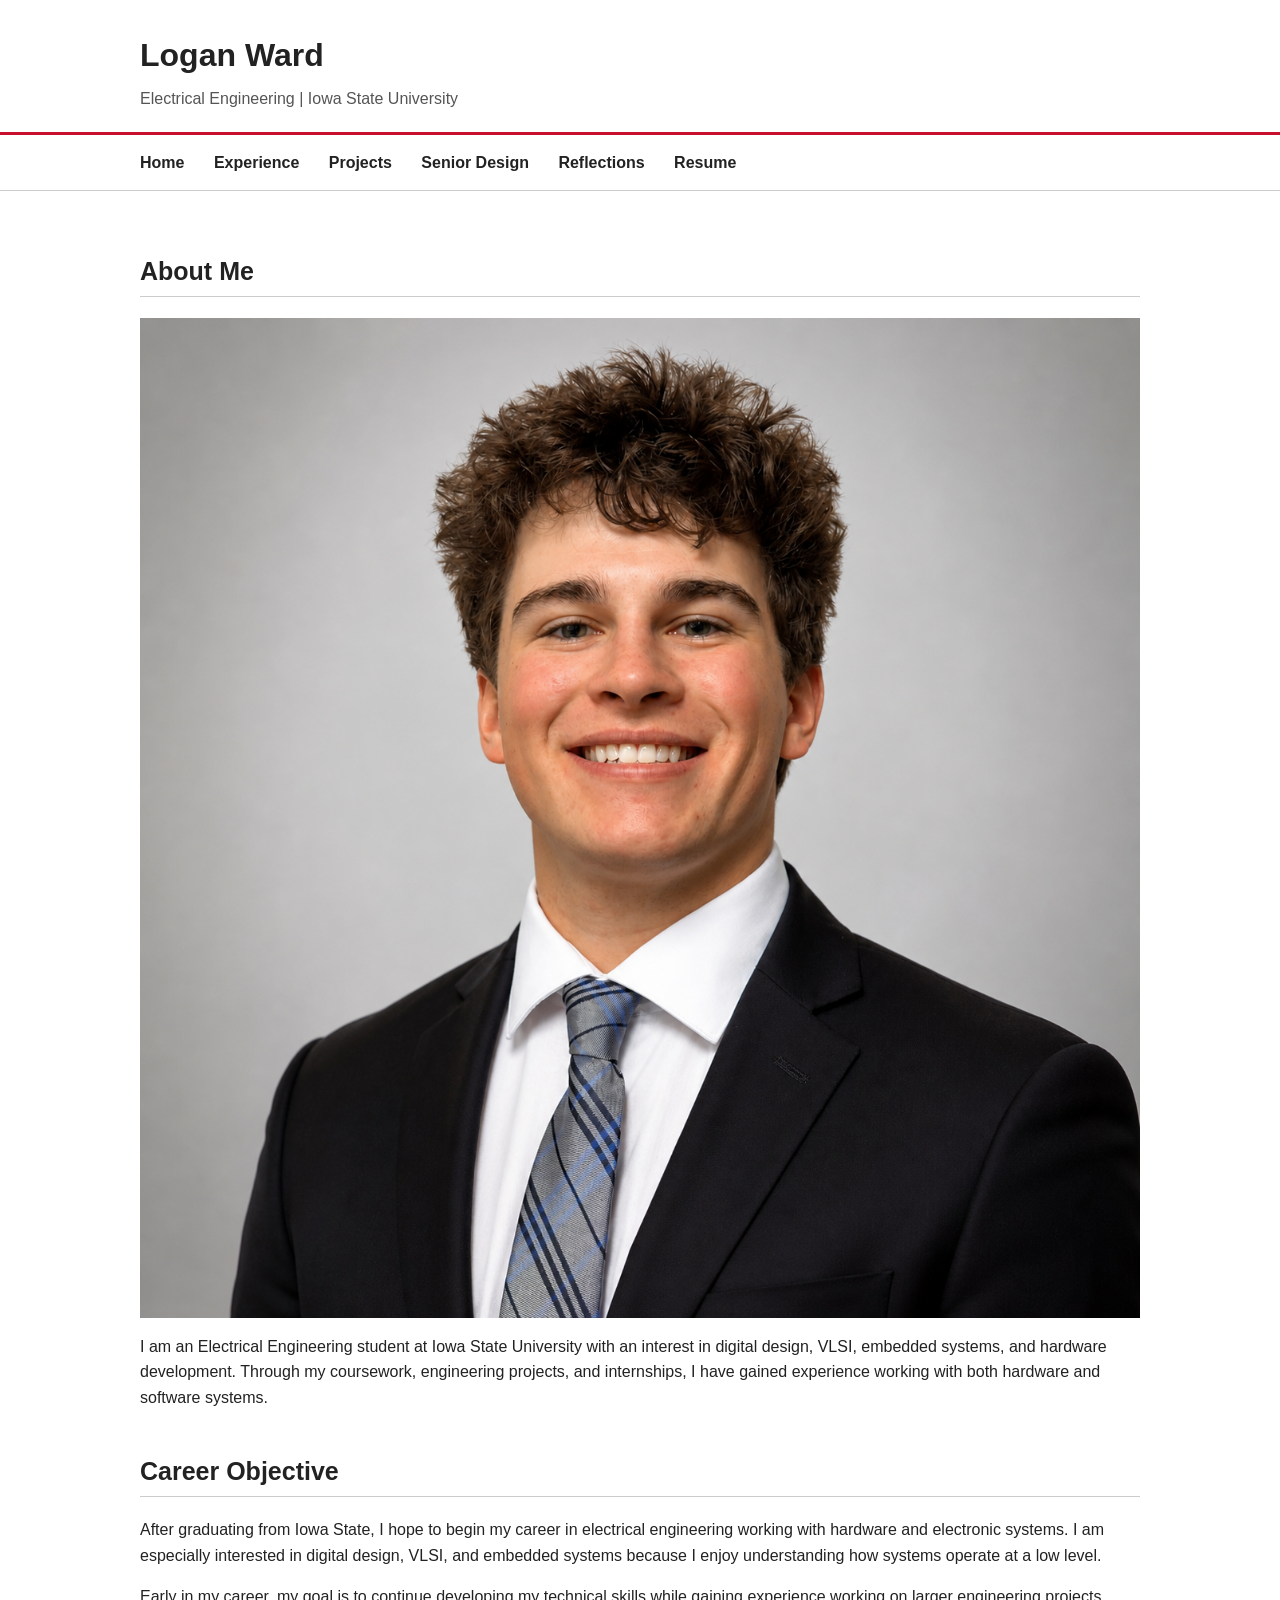
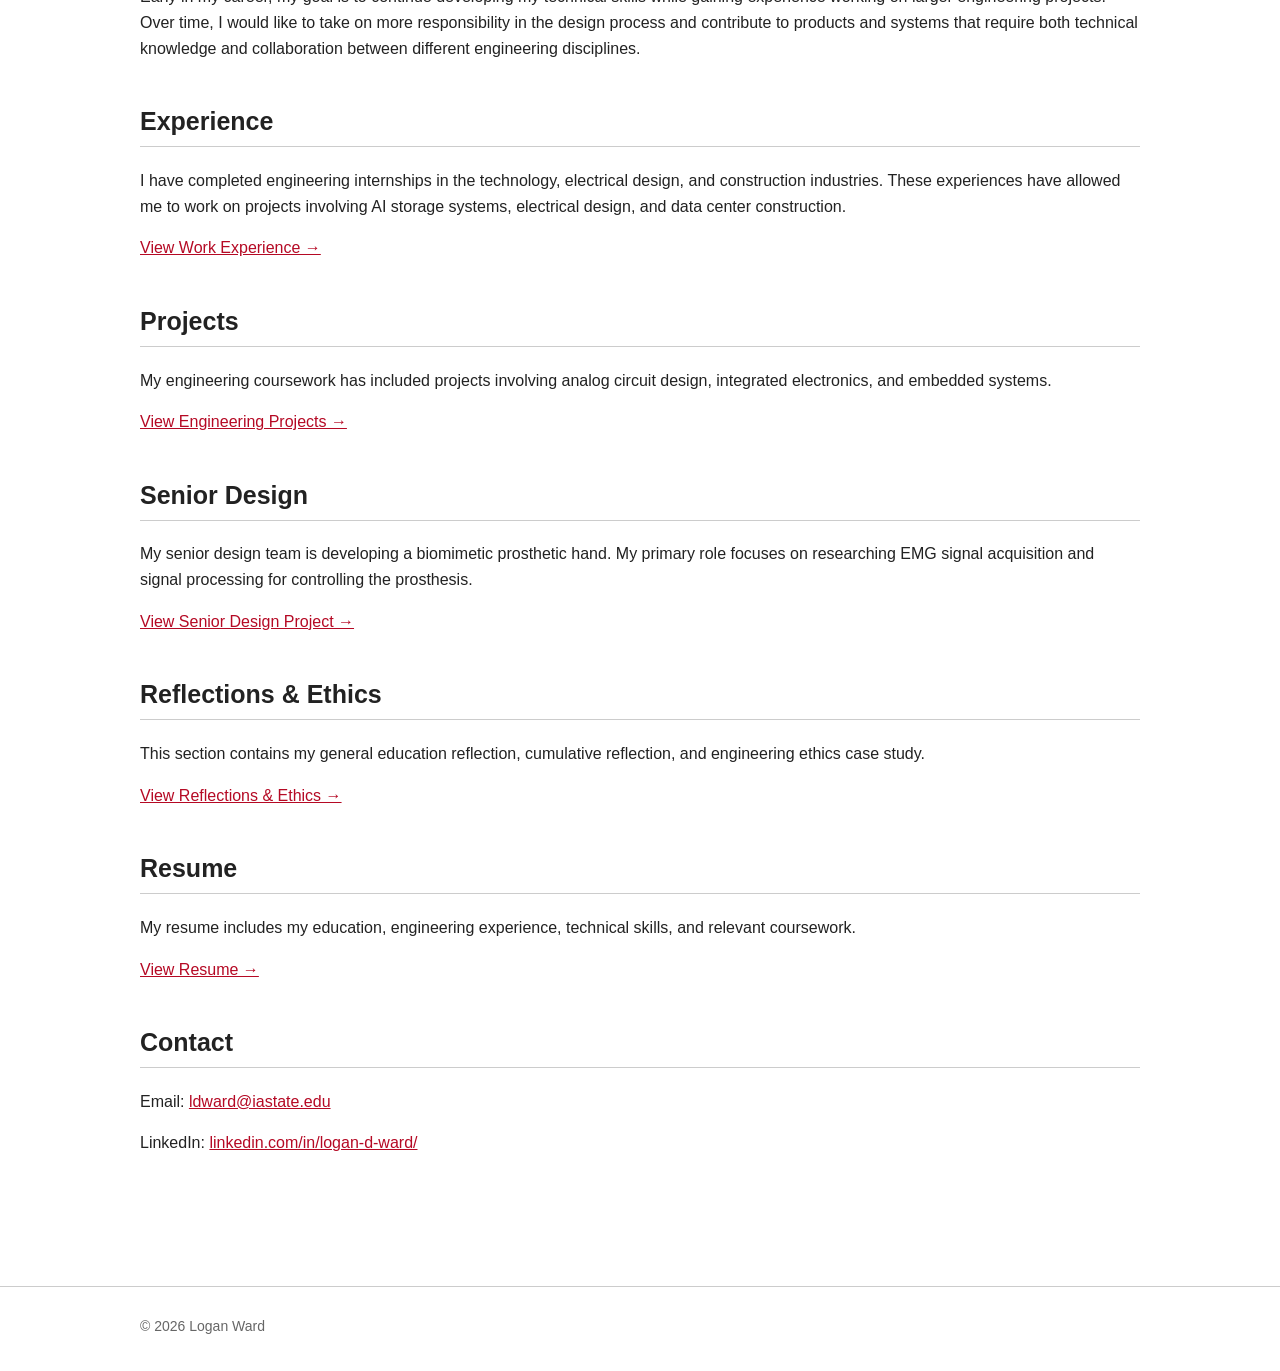
==== commit 9a60c94f: "Update index.html" ====
--- a/index.html
+++ b/index.html
@@ -32,16 +32,21 @@
         <div class="container">
 
             <section>
-                <h2>About Me</h2>
+    <h2>About Me</h2>
 
-                <p>
-                    I am an Electrical Engineering student at Iowa State University
-                    with an interest in digital design, VLSI, embedded systems, and
-                    hardware development. Through my coursework, engineering projects,
-                    and internships, I have gained experience working with both
-                    hardware and software systems.
-                </p>
-            </section>
+    <img src="profile.png"
+         alt="Logan Ward"
+         class="profile-photo">
+
+    <p>
+        I am an Electrical Engineering student at Iowa State University
+        with an interest in digital design, VLSI, embedded systems, and
+        hardware development. Through my coursework, engineering projects,
+        and internships, I have gained experience working with both
+        hardware and software systems.
+    </p>
+
+</section>
 
 
             <section>
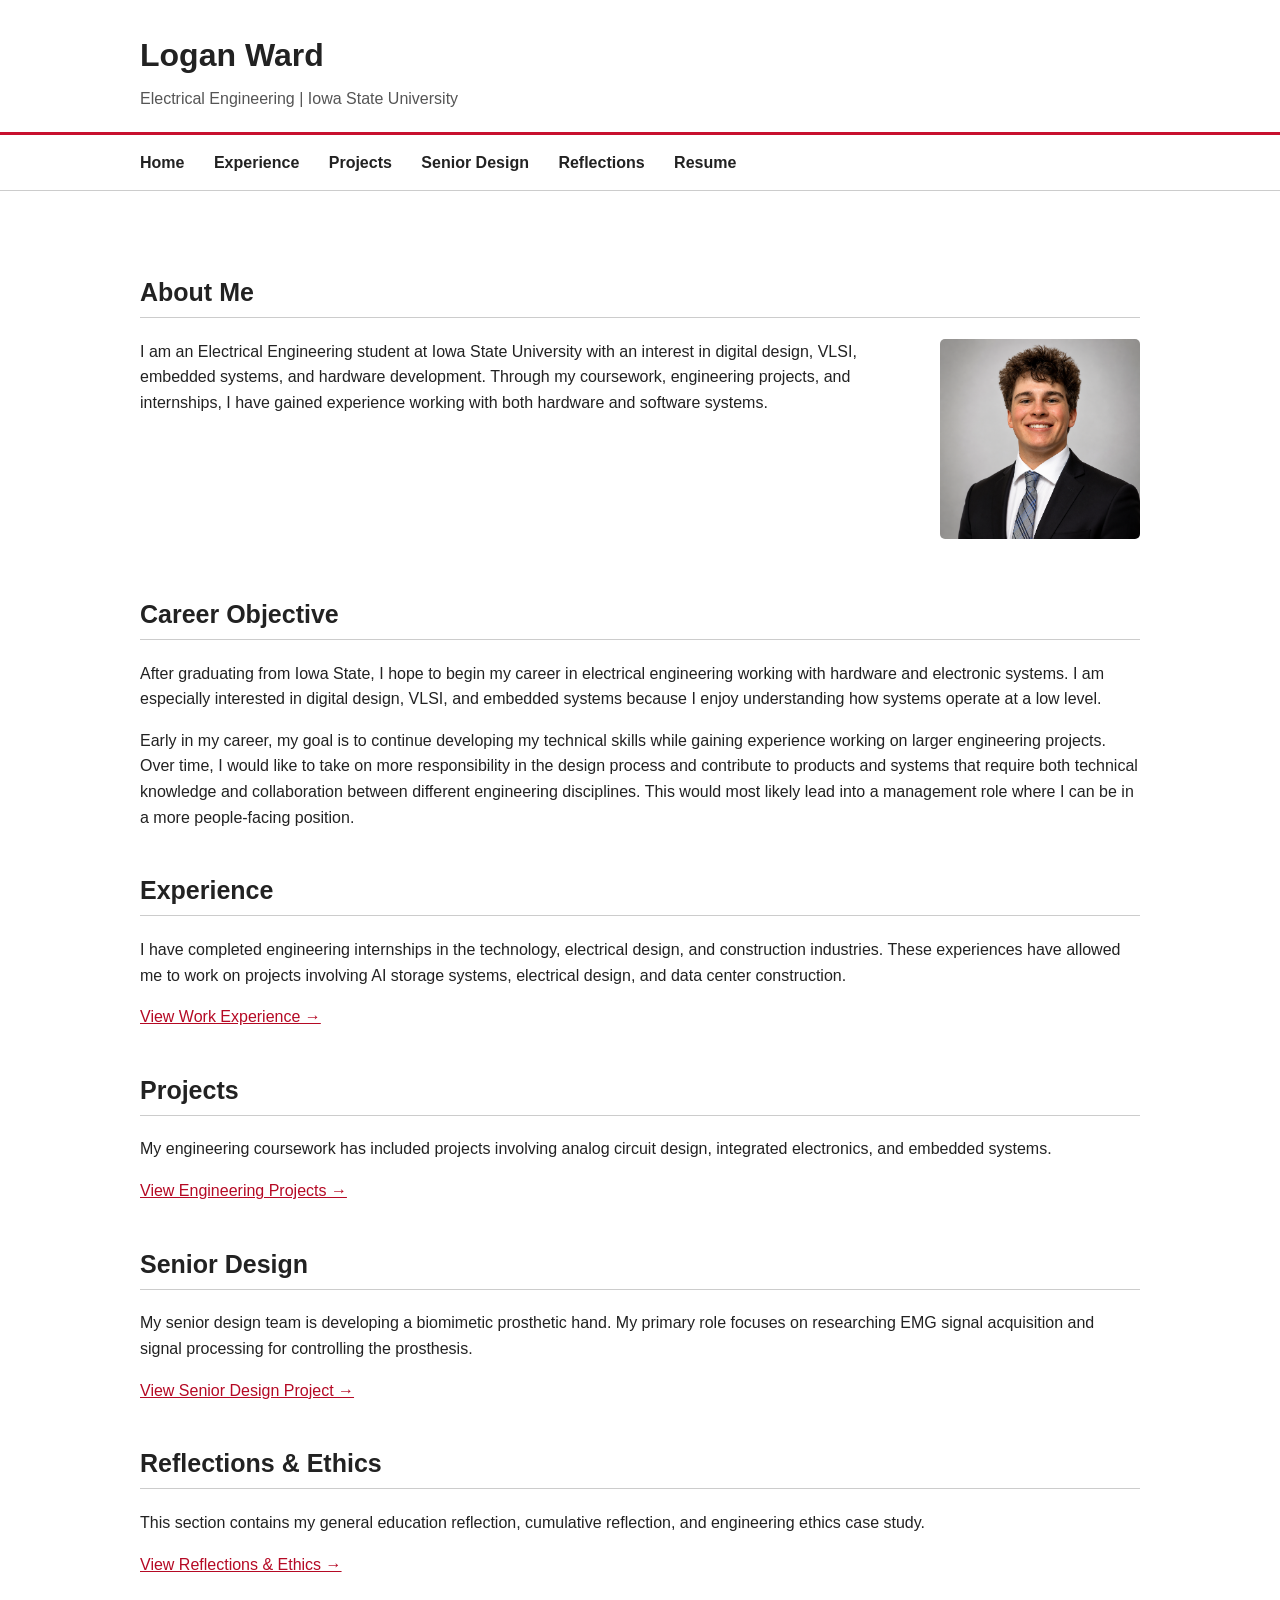
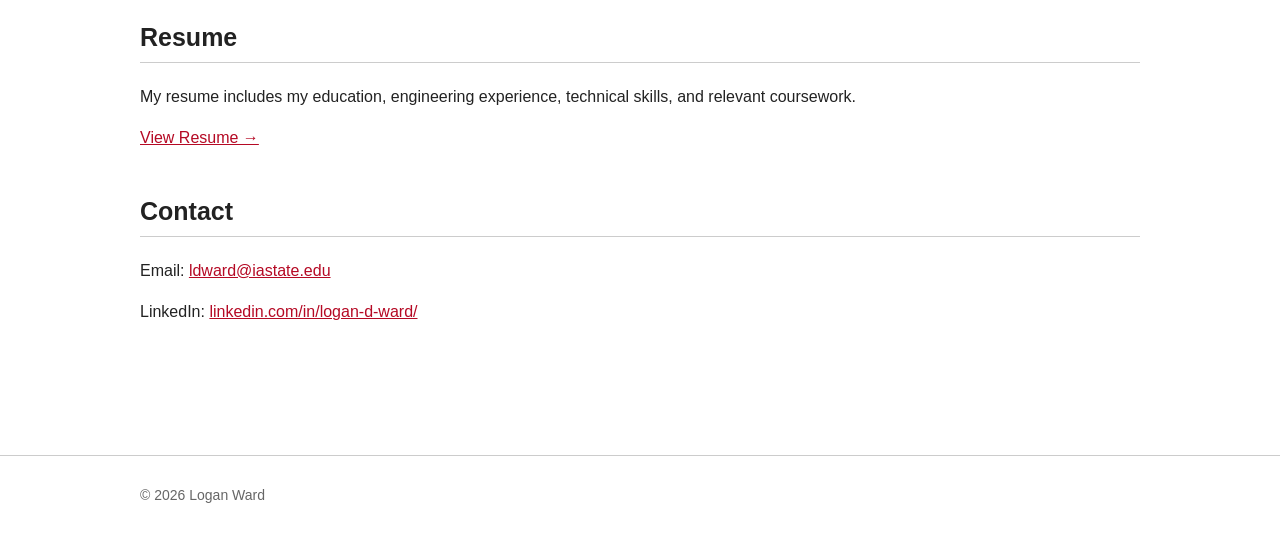
==== commit c43b9b8b: "Update index.html" ====
--- a/index.html
+++ b/index.html
@@ -66,7 +66,8 @@
                     projects. Over time, I would like to take on more responsibility
                     in the design process and contribute to products and systems that
                     require both technical knowledge and collaboration between
-                    different engineering disciplines.
+                    different engineering disciplines. This would most likely lead into
+                    a management role where I can be in a more people-facing position.
                 </p>
             </section>
 
--- a/style.css
+++ b/style.css
@@ -175,3 +175,31 @@
     }
 
 }
+
+/* Profile Photo */
+.profile-photo {
+    width: 180px;
+    height: 180px;
+    object-fit: cover;
+    object-position: center 30%;
+    float: right;
+    margin: 0 0 15px 25px;
+    border-radius: 5px;
+}
+
+/* Mobile Profile Photo */
+@media (max-width: 700px) {
+    .profile-photo {
+        float: none;
+        display: block;
+        margin: 15px auto;
+    }
+}
+section:has(.profile-photo) {
+    display: flow-root;
+}
+
+.profile-photo {
+    width: 200px !important;
+    height: 200px !important;
+}
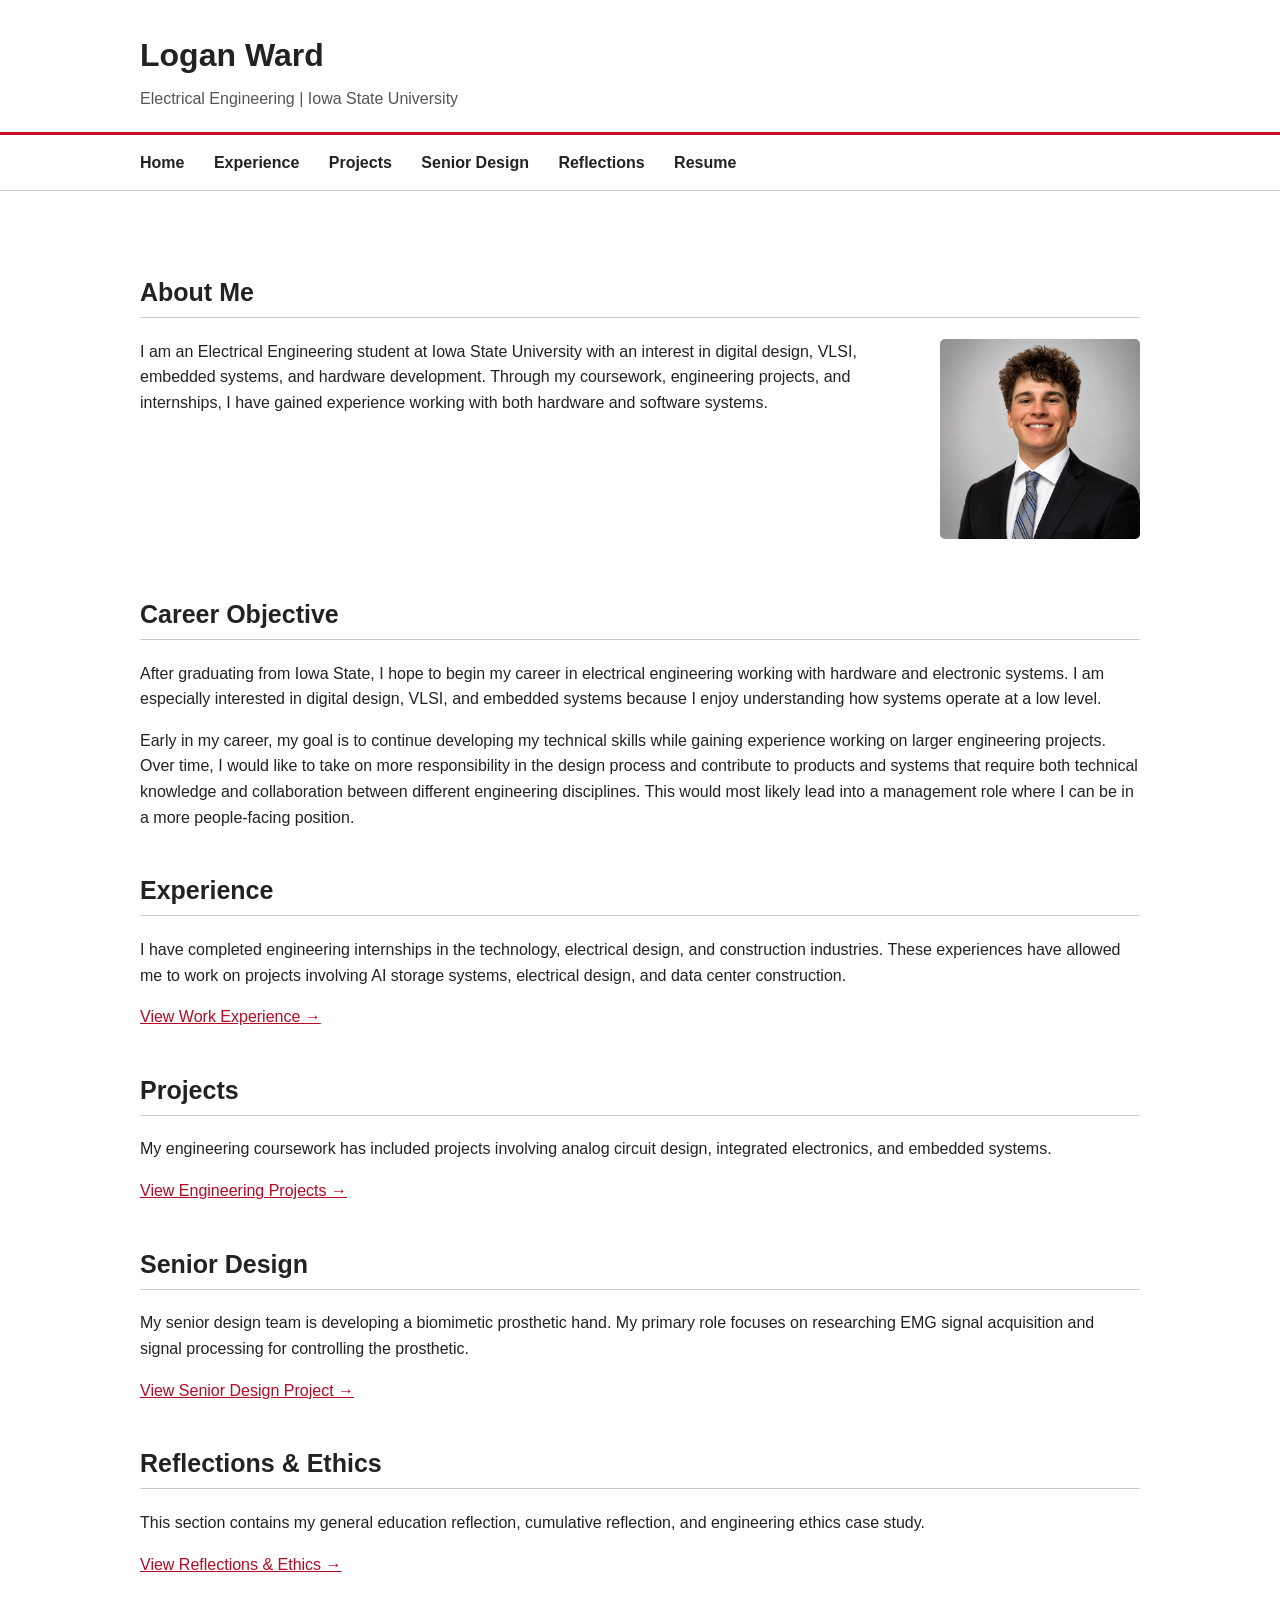
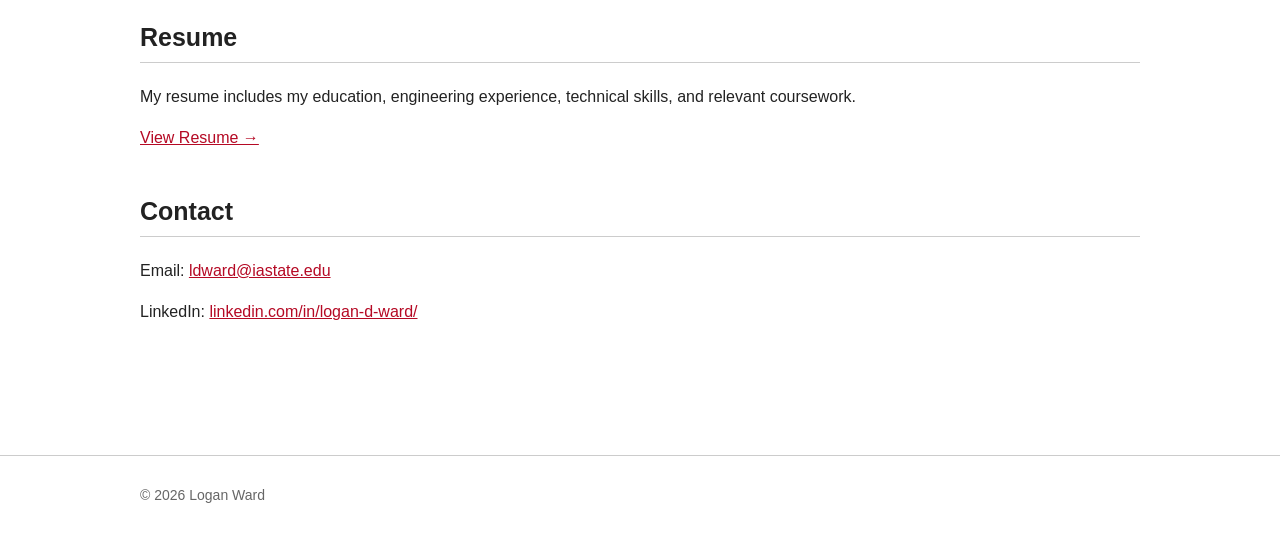
==== commit 3d324dc5: "Update index.html" ====
--- a/index.html
+++ b/index.html
@@ -104,7 +104,7 @@
                 <p>
                     My senior design team is developing a biomimetic prosthetic hand.
                     My primary role focuses on researching EMG signal acquisition and
-                    signal processing for controlling the prosthesis.
+                    signal processing for controlling the prosthetic.
                 </p>
 
                 <a href="senior-design.html">View Senior Design Project →</a>
